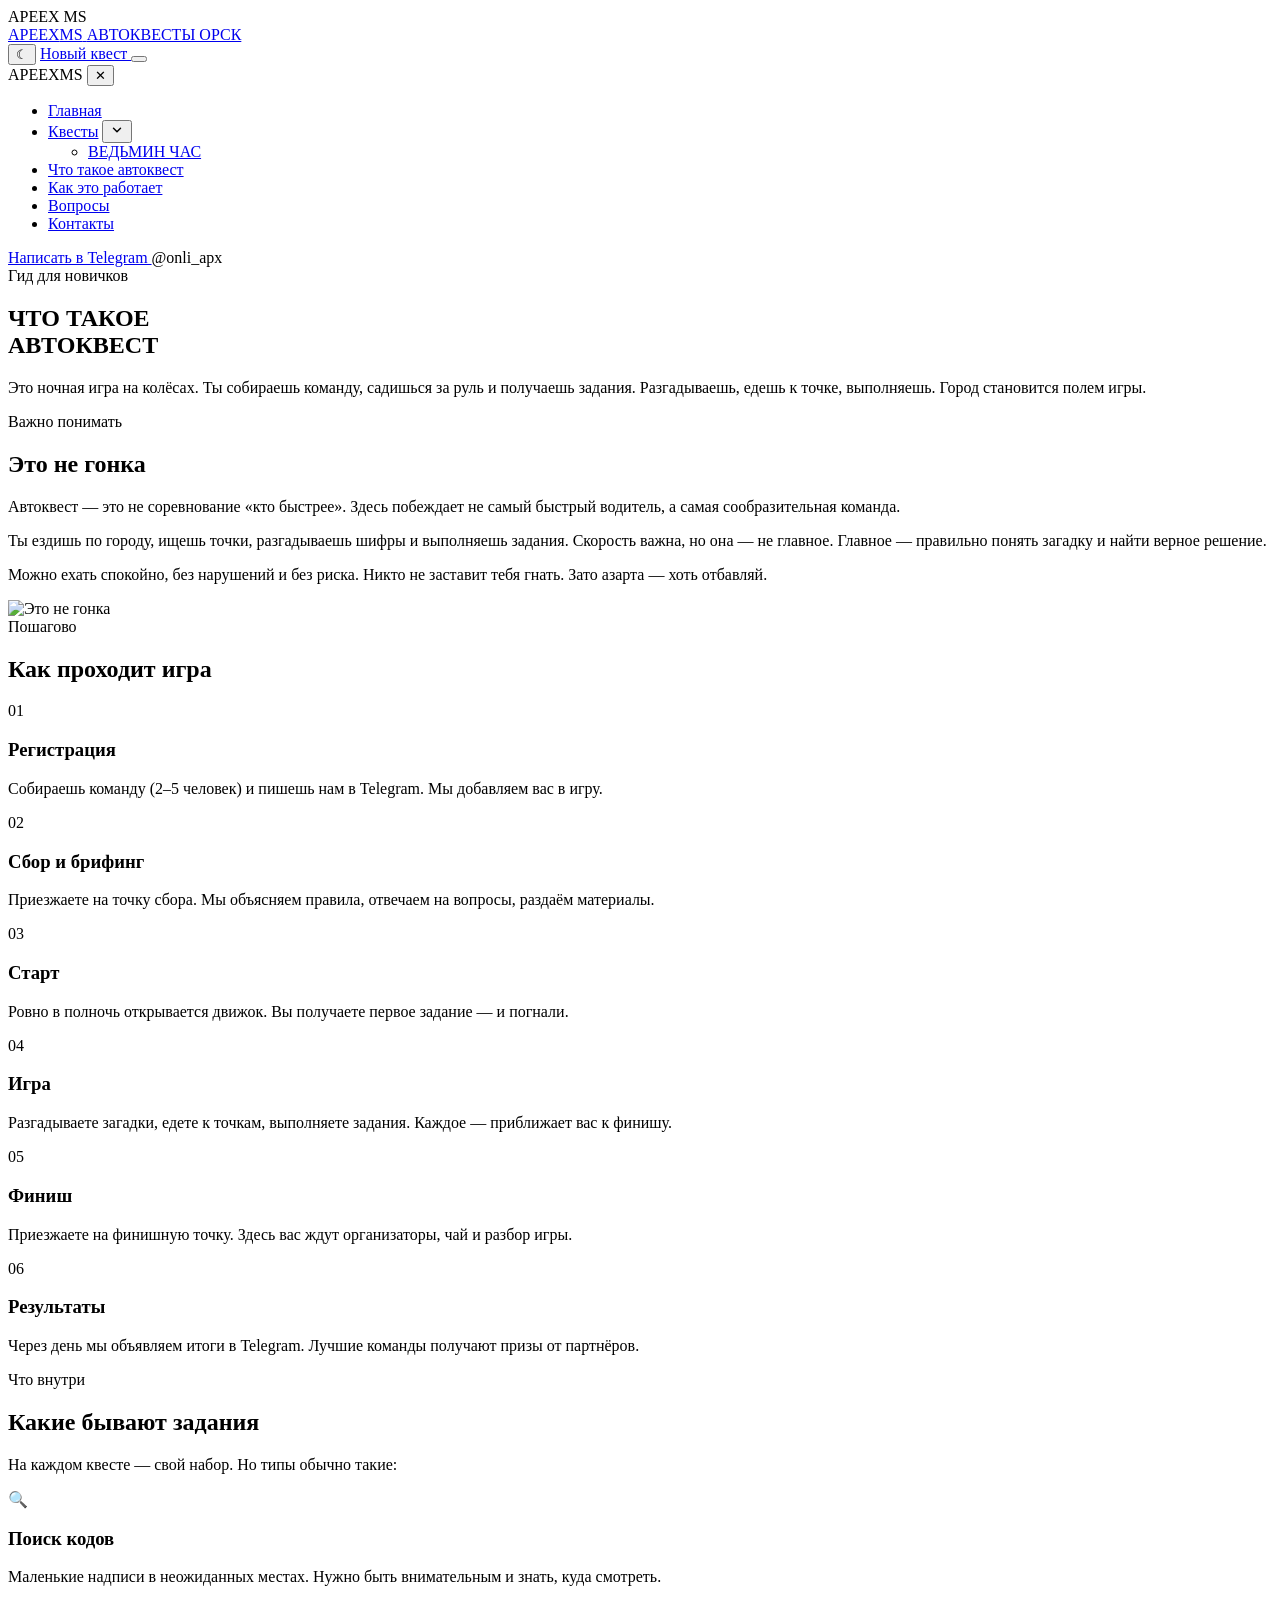
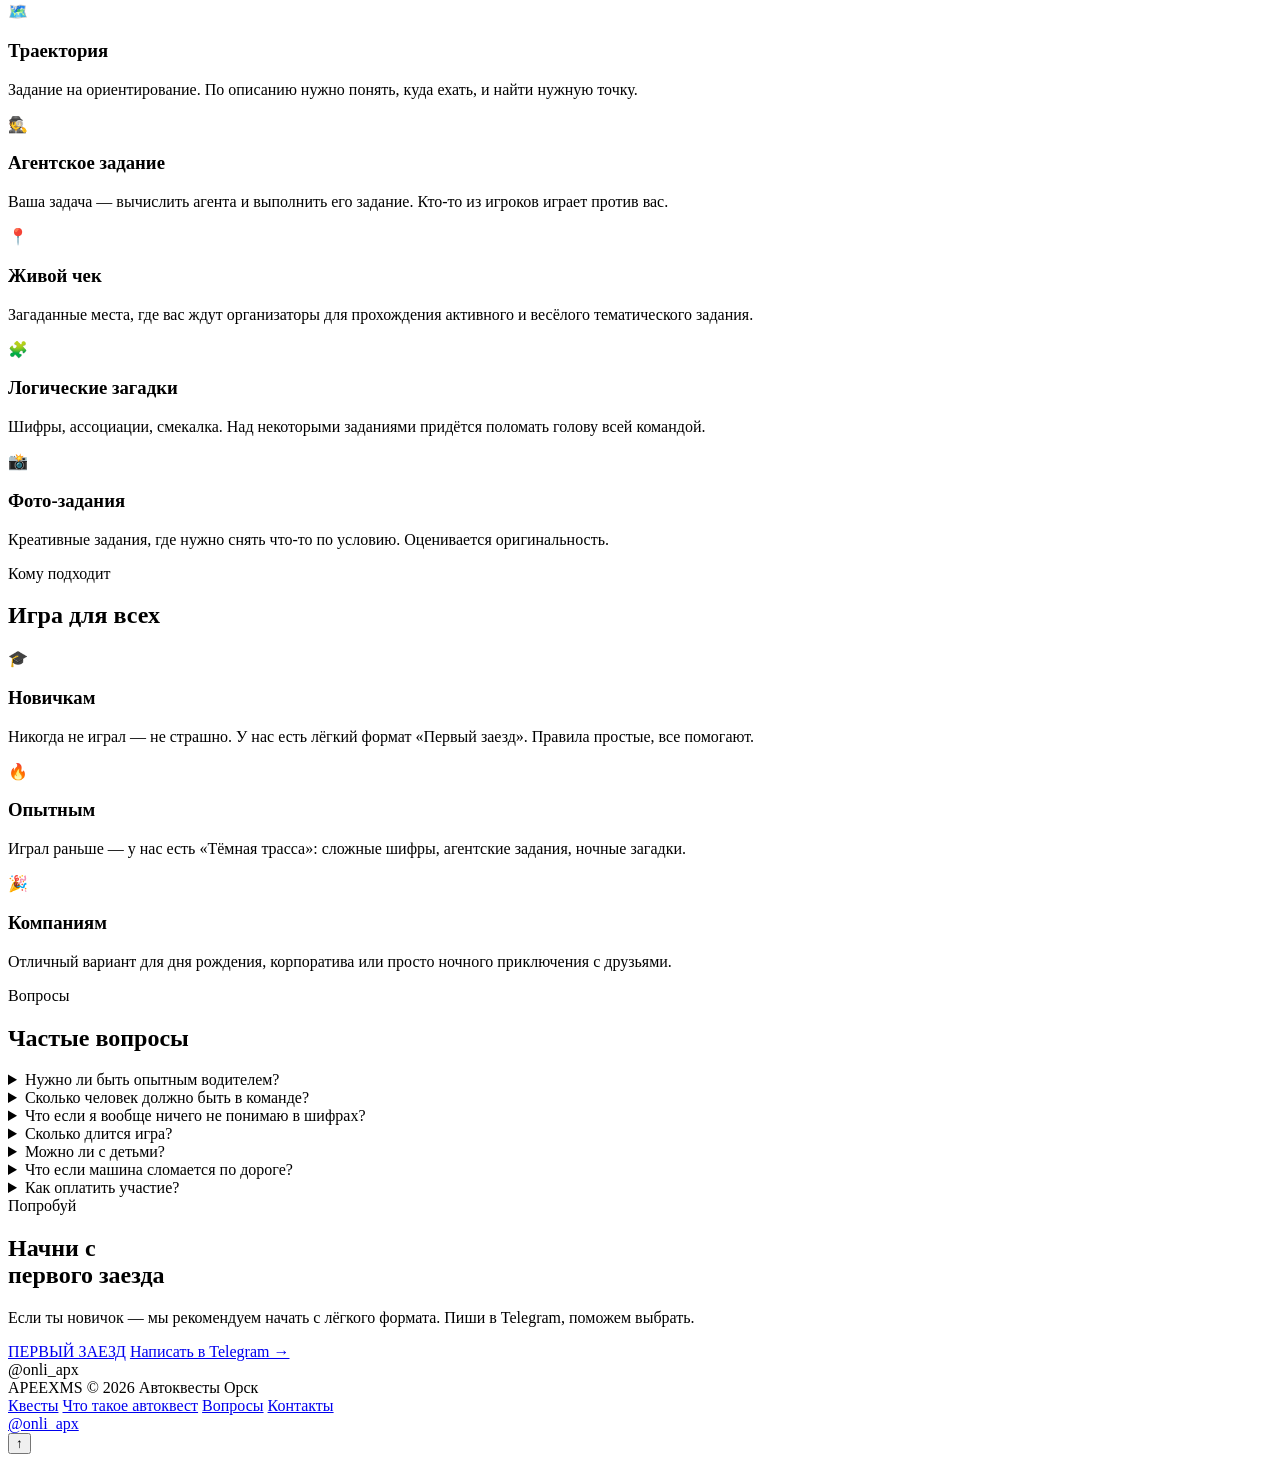
==== about.html @ ddf92775 "Update about.html" ====
<!DOCTYPE html>
<html lang="ru">
<head>
  <meta charset="UTF-8">
  <meta name="viewport" content="width=device-width, initial-scale=1.0">
  <meta name="description" content="Что такое автоквест? Ночная игра на колёсах: загадки, точки, задания. Узнай, как это работает и кому подходит.">
  <meta name="theme-color" content="#08090d">
  <!-- Open Graph (для Telegram, ВК, WhatsApp) -->
<meta property="og:type" content="website">
<meta property="og:site_name" content="APEEX MS">
<meta property="og:title" content="APEEX MS — Автоквесты Орск">
<meta property="og:description" content="Ночные автоквесты в Орске. Собирай команду и разгадай свой город.">
<meta property="og:image" content="preview.jpg">
<meta property="og:url" content="https://phantomrush16.github.io/apeexms/">

<!-- Twitter -->
<meta name="twitter:card" content="summary_large_image">
<meta name="twitter:title" content="APEEX MS — Автоквесты Орск">
<meta name="twitter:description" content="Ночные автоквесты в Орске. Собирай команду и разгадай свой город.">
<meta name="twitter:image" content="preview.jpg">
  <title>Что такое автоквест — APEEX MS</title>

  <link rel="preconnect" href="https://fonts.googleapis.com">
  <link rel="preconnect" href="https://fonts.gstatic.com" crossorigin>
  <link rel="icon" type="image/svg+xml" href="favicon.svg">
  <link rel="stylesheet" href="style.css">
</head>
<body >

  <div class="preloader" id="preloader">
    <span class="preloader__logo">APEEX MS</span>
  </div>

  <!-- ШАПКА -->
  <header class="header">
    <div class="container header__inner">
      <a href="index.html" class="brand">
        <span class="brand__name">APEEX<span class="brand__accent">MS</span></span>
        <span class="brand__sub">АВТОКВЕСТЫ ОРСК</span>
      </a>

      <div class="header__actions">
        <button class="theme-toggle" id="themeToggle" aria-label="Переключить тему">
          <span class="theme-toggle__icon">☾</span>
        </button>

        <a href="https://t.me/onli_apx" target="_blank" rel="noopener" class="btn btn--primary btn--small btn--pulse">
          Новый квест
        </a>

        <button class="burger" id="burger" aria-label="Открыть меню" aria-expanded="false">
          <span></span>
          <span></span>
        </button>
      </div>
    </div>
  </header>

  <!-- БОКОВОЕ МЕНЮ -->
  <aside class="side-menu" id="sideMenu" aria-hidden="true">
    <div class="side-menu__backdrop" data-close-menu></div>
    <nav class="side-menu__panel" role="navigation">
      <div class="side-menu__head">
        <span class="brand__name">APEEX<span class="brand__accent">MS</span></span>
        <button class="side-menu__close" data-close-menu aria-label="Закрыть меню">✕</button>
      </div>

      <ul class="side-menu__list">
        <li><a href="index.html">Главная</a></li>

        <li class="side-menu__item side-menu__item--has-sub" id="questsItem">
          <div class="side-menu__row">
            <a href="quests.html" class="side-menu__link">Квесты</a>
            <button class="side-menu__arrow" id="questsArrow" aria-label="Показать список квестов" aria-expanded="false">
              <svg width="14" height="14" viewBox="0 0 24 24" fill="none" stroke="currentColor" stroke-width="2.5" stroke-linecap="round" stroke-linejoin="round"><polyline points="6 9 12 15 18 9"/></svg>
            </button>
          </div>
         <ul class="side-menu__sub" id="questsSub">
  <li><a href="quest-1.html">ВЕДЬМИН ЧАС</a></li>
</ul>
        </li>

        <li><a href="about.html">Что такое автоквест</a></li>
        <li><a href="index.html#how">Как это работает</a></li>
        <li><a href="index.html#faq">Вопросы</a></li>
        <li><a href="index.html#contact">Контакты</a></li>
      </ul>

      <div class="side-menu__footer">
        <a href="https://t.me/onli_apx" target="_blank" rel="noopener" class="btn btn--primary side-menu__cta">
          Написать в Telegram
        </a>
        <span class="side-menu__note">@onli_apx</span>
      </div>
    </nav>
  </aside>

  <!-- PAGE HERO -->
  <section class="page-hero">
    <div class="container">
      <span class="eyebrow reveal">Гид для новичков</span>
      <h1 class="page-hero__title reveal reveal--delay-1">
        ЧТО ТАКОЕ<br><span class="gradient-text">АВТОКВЕСТ</span>
      </h1>
      <p class="page-hero__text reveal reveal--delay-2">
        Это ночная игра на колёсах. Ты собираешь команду, садишься
        за руль и получаешь задания. Разгадываешь, едешь к точке,
        выполняешь. Город становится полем игры.
      </p>
    </div>
  </section>

  <!-- БЛОК «ЭТО НЕ ГОНКА» -->
  <section class="section section--tight">
    <div class="container">
      <div class="about-split reveal">
        <div class="about-split__content">
          <span class="eyebrow">Важно понимать</span>
          <h2 class="section-title">Это не гонка</h2>
          <p class="section-subtitle">
            Автоквест — это не соревнование «кто быстрее». Здесь побеждает
            не самый быстрый водитель, а самая сообразительная команда.
          </p>
          <p class="about-split__text">
            Ты ездишь по городу, ищешь точки, разгадываешь шифры и выполняешь
            задания. Скорость важна, но она — не главное. Главное — правильно
            понять загадку и найти верное решение.
          </p>
          <p class="about-split__text">
            Можно ехать спокойно, без нарушений и без риска. Никто не заставит
            тебя гнать. Зато азарта — хоть отбавляй.
          </p>
        </div>
        <div class="about-split__visual">
            <img src="images/about-road.webp" alt="Это не гонка" loading="lazy" width="1024" height="1280 ">
        </div>
      </div>
    </div>
  </section>

  <!-- КАК ПРОХОДИТ ИГРА -->
  <section class="section" id="how">
    <div class="container">
      <div class="section-head reveal">
        <span class="eyebrow">Пошагово</span>
        <h2 class="section-title">Как проходит игра</h2>
      </div>

      <div class="steps-grid">

        <div class="step-card reveal">
          <span class="step-card__num">01</span>
          <h3 class="step-card__title">Регистрация</h3>
          <p class="step-card__text">
            Собираешь команду (2–5 человек) и пишешь нам в Telegram.
            Мы добавляем вас в игру.
          </p>
        </div>

        <div class="step-card reveal reveal--delay-1">
          <span class="step-card__num">02</span>
          <h3 class="step-card__title">Сбор и брифинг</h3>
          <p class="step-card__text">
            Приезжаете на точку сбора. Мы объясняем правила, отвечаем
            на вопросы, раздаём материалы.
          </p>
        </div>

        <div class="step-card reveal reveal--delay-2">
          <span class="step-card__num">03</span>
          <h3 class="step-card__title">Старт</h3>
          <p class="step-card__text">
            Ровно в полночь открывается движок. Вы получаете первое
            задание — и погнали.
          </p>
        </div>

        <div class="step-card reveal reveal--delay-3">
          <span class="step-card__num">04</span>
          <h3 class="step-card__title">Игра</h3>
          <p class="step-card__text">
            Разгадываете загадки, едете к точкам, выполняете задания.
            Каждое — приближает вас к финишу.
          </p>
        </div>

        <div class="step-card reveal reveal--delay-4">
          <span class="step-card__num">05</span>
          <h3 class="step-card__title">Финиш</h3>
          <p class="step-card__text">
            Приезжаете на финишную точку. Здесь вас ждут организаторы,
            чай и разбор игры.
          </p>
        </div>

        <div class="step-card reveal reveal--delay-4">
          <span class="step-card__num">06</span>
          <h3 class="step-card__title">Результаты</h3>
          <p class="step-card__text">
            Через день мы объявляем итоги в Telegram. Лучшие команды
            получают призы от партнёров.
          </p>
        </div>

      </div>
    </div>
  </section>

  <!-- ЧТО ЗА ЗАДАНИЯ -->
  <section class="section section--tight">
    <div class="container">
      <div class="section-head reveal">
        <span class="eyebrow">Что внутри</span>
        <h2 class="section-title">Какие бывают задания</h2>
        <p class="section-subtitle">
          На каждом квесте — свой набор. Но типы обычно такие:
        </p>
      </div>

      <div class="tasks-detail">

        <div class="task-detail reveal">
          <div class="task-detail__icon">🔍</div>
          <h3 class="task-detail__title">Поиск кодов</h3>
          <p class="task-detail__text">
            Маленькие надписи в неожиданных местах. Нужно быть внимательным
            и знать, куда смотреть.
          </p>
        </div>

        <div class="task-detail reveal reveal--delay-1">
          <div class="task-detail__icon">🗺️</div>
          <h3 class="task-detail__title">Траектория</h3>
          <p class="task-detail__text">
            Задание на ориентирование. По описанию нужно понять,
            куда ехать, и найти нужную точку.
          </p>
        </div>

        <div class="task-detail reveal reveal--delay-2">
          <div class="task-detail__icon">🕵️</div>
          <h3 class="task-detail__title">Агентское задание</h3>
          <p class="task-detail__text">
            Ваша задача — вычислить агента и выполнить его задание.
            Кто-то из игроков играет против вас.
          </p>
        </div>

        <div class="task-detail reveal reveal--delay-3">
          <div class="task-detail__icon">📍</div>
          <h3 class="task-detail__title">Живой чек</h3>
          <p class="task-detail__text">
            Загаданные места, где вас ждут организаторы для прохождения
            активного и весёлого тематического задания.
          </p>
        </div>

        <div class="task-detail reveal reveal--delay-4">
          <div class="task-detail__icon">🧩</div>
          <h3 class="task-detail__title">Логические загадки</h3>
          <p class="task-detail__text">
            Шифры, ассоциации, смекалка. Над некоторыми заданиями
            придётся поломать голову всей командой.
          </p>
        </div>

        <div class="task-detail reveal reveal--delay-4">
          <div class="task-detail__icon">📸</div>
          <h3 class="task-detail__title">Фото-задания</h3>
          <p class="task-detail__text">
            Креативные задания, где нужно снять что-то по условию.
            Оценивается оригинальность.
          </p>
        </div>

      </div>
    </div>
  </section>

  <!-- КОМУ ПОДХОДИТ -->
  <section class="section">
    <div class="container">
      <div class="section-head reveal">
        <span class="eyebrow">Кому подходит</span>
        <h2 class="section-title">Игра для всех</h2>
      </div>

      <div class="audience-grid">

        <div class="audience-card reveal">
          <span class="audience-card__icon">🎓</span>
          <h3 class="audience-card__title">Новичкам</h3>
          <p class="audience-card__text">
            Никогда не играл — не страшно. У нас есть лёгкий формат
            «Первый заезд». Правила простые, все помогают.
          </p>
        </div>

        <div class="audience-card reveal reveal--delay-1">
          <span class="audience-card__icon">🔥</span>
          <h3 class="audience-card__title">Опытным</h3>
          <p class="audience-card__text">
            Играл раньше — у нас есть «Тёмная трасса»: сложные шифры,
            агентские задания, ночные загадки.
          </p>
        </div>

        <div class="audience-card reveal reveal--delay-2">
          <span class="audience-card__icon">🎉</span>
          <h3 class="audience-card__title">Компаниям</h3>
          <p class="audience-card__text">
            Отличный вариант для дня рождения, корпоратива
            или просто ночного приключения с друзьями.
          </p>
        </div>

      </div>
    </div>
  </section>

  <!-- FAQ ПО АВТОКВЕСТАМ -->
  <section class="section section--tight">
    <div class="container">
      <div class="section-head reveal">
        <span class="eyebrow">Вопросы</span>
        <h2 class="section-title">Частые вопросы</h2>
      </div>

      <div class="faq__list">
        <details class="faq-item reveal">
          <summary>Нужно ли быть опытным водителем?</summary>
          <p>Нет. Ездите спокойно, соблюдая ПДД. Автоквест — это не гонка, а игра на сообразительность. Никакого лихачества не требуется.</p>
        </details>
        <details class="faq-item reveal">
          <summary>Сколько человек должно быть в команде?</summary>
          <p>От 2 до 6 человек в одной машине. Одна машина = одна команда. Если у вас больше людей — нужны две машины.</p>
        </details>
        <details class="faq-item reveal">
          <summary>Что если я вообще ничего не понимаю в шифрах?</summary>
          <p>Это нормально. На старте мы всё объясняем, а на игре задания разной сложности — есть простые, есть посложнее. Плюс всегда можно спросить у организаторов.</p>
        </details>
        <details class="faq-item reveal">
          <summary>Сколько длится игра?</summary>
          <p>Обычно 4–5 часов. Старт около полуночи, финиш — к 5 утра. Есть квесты и покороче — около 3 часов.</p>
        </details>
        <details class="faq-item reveal">
          <summary>Можно ли с детьми?</summary>
          <p>Зависит от квеста. «Первый заезд» — можно с подростками. «Тёмная трасса» — 18+, там ночные локации и сложные задания.</p>
        </details>
        <details class="faq-item reveal">
          <summary>Что если машина сломается по дороге?</summary>
          <p>Напишите организаторам — мы поможем и подскажем, что делать. Игру можно продолжить или перенести участие на другой раз.</p>
        </details>
        <details class="faq-item reveal">
          <summary>Как оплатить участие?</summary>
          <p>После записи в Telegram мы пришлём реквизиты. Оплата — до старта игры. Работаем с картой и наличными.</p>
        </details>
      </div>
    </div>
  </section>

  <!-- CTA -->
  <section class="section cta" id="contact">
    <div class="container">
      <div class="cta__inner reveal">
        <div class="cta__glow"></div>
        <span class="eyebrow">Попробуй</span>
        <h2 class="cta__title">
          Начни с<br><span class="gradient-text">первого заезда</span>
        </h2>
        <p class="cta__text">
          Если ты новичок — мы рекомендуем начать с лёгкого формата.
          Пиши в Telegram, поможем выбрать.
        </p>
        <div class="cta__actions">
          <a href="quest-3.html" class="btn btn--ghost btn--large">ПЕРВЫЙ ЗАЕЗД</a>
          <a href="https://t.me/onli_apx" target="_blank" rel="noopener" class="btn btn--primary btn--large">
            Написать в Telegram →
          </a>
        </div>
        <span class="cta__note">@onli_apx</span>
      </div>
    </div>
  </section>

  <!-- ФУТЕР -->
  <footer class="footer">
    <div class="container footer__inner">
      <div class="footer__brand">
        <span class="brand__name">APEEX<span class="brand__accent">MS</span></span>
        <span class="footer__copy">© 2026 Автоквесты Орск</span>
      </div>
      <nav class="footer__nav">
        <a href="quests.html">Квесты</a>
        <a href="about.html">Что такое автоквест</a>
        <a href="index.html#faq">Вопросы</a>
        <a href="index.html#contact">Контакты</a>
      </nav>
      <a href="https://t.me/onli_apx" target="_blank" rel="noopener" class="footer__link">@onli_apx</a>
    </div>
  </footer>

  <button class="to-top" id="toTop" aria-label="Наверх">↑</button>

  <script src="script.js"></script>
</body>
</html>
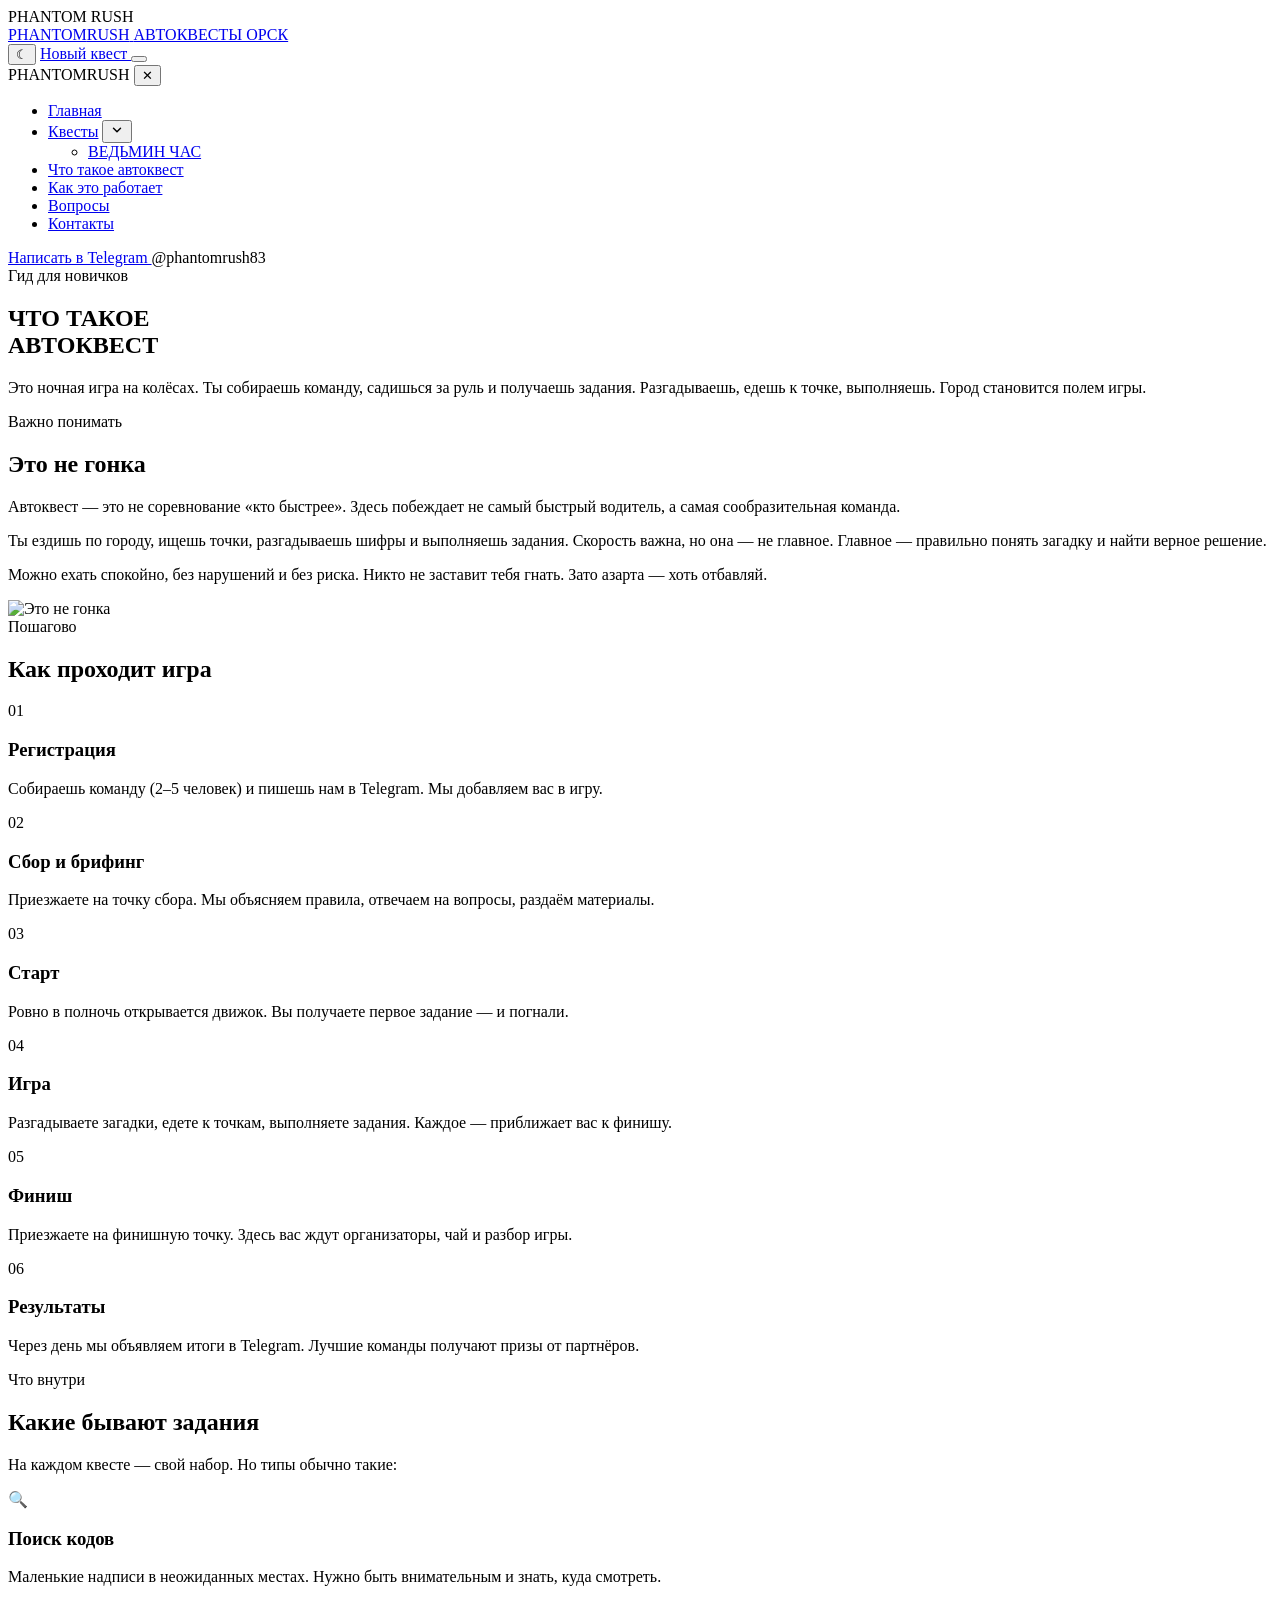
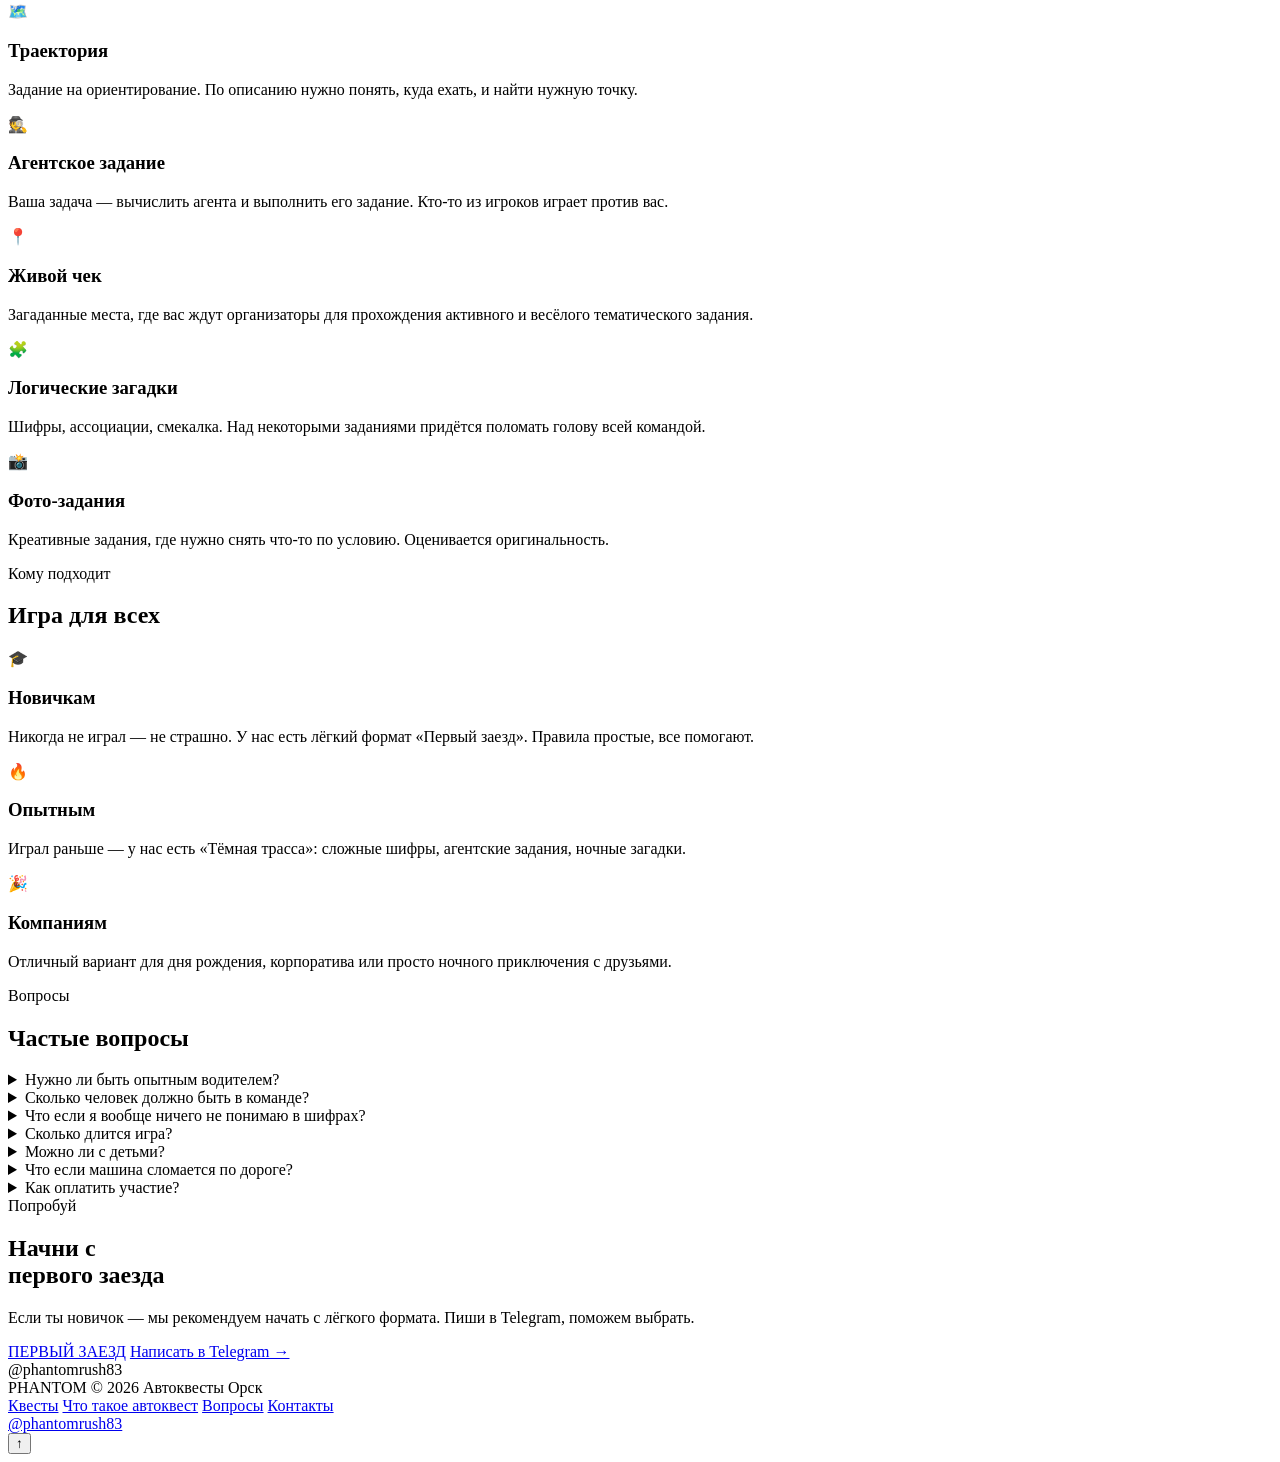
==== commit 35b44d4d: "Update about.html" ====
--- a/about.html
+++ b/about.html
@@ -7,15 +7,15 @@
   <meta name="theme-color" content="#08090d">
   <!-- Open Graph (для Telegram, ВК, WhatsApp) -->
 <meta property="og:type" content="website">
-<meta property="og:site_name" content="APEEX MS">
-<meta property="og:title" content="APEEX MS — Автоквесты Орск">
+<meta property="og:site_name" content="PHANTOM RUSH">
+<meta property="og:title" content="PHANTOM RUSH — Автоквесты Орск">
 <meta property="og:description" content="Ночные автоквесты в Орске. Собирай команду и разгадай свой город.">
 <meta property="og:image" content="preview.jpg">
 <meta property="og:url" content="https://phantomrush16.github.io/apeexms/">
 
 <!-- Twitter -->
 <meta name="twitter:card" content="summary_large_image">
-<meta name="twitter:title" content="APEEX MS — Автоквесты Орск">
+<meta name="twitter:title" content="PHANTOM RUSH — Автоквесты Орск">
 <meta name="twitter:description" content="Ночные автоквесты в Орске. Собирай команду и разгадай свой город.">
 <meta name="twitter:image" content="preview.jpg">
   <title>Что такое автоквест — APEEX MS</title>
@@ -28,14 +28,14 @@
 <body >
 
   <div class="preloader" id="preloader">
-    <span class="preloader__logo">APEEX MS</span>
+    <span class="preloader__logo">PHANTOM RUSH</span>
   </div>
 
   <!-- ШАПКА -->
   <header class="header">
     <div class="container header__inner">
       <a href="index.html" class="brand">
-        <span class="brand__name">APEEX<span class="brand__accent">MS</span></span>
+        <span class="brand__name">PHANTOM<span class="brand__accent">RUSH</span></span>
         <span class="brand__sub">АВТОКВЕСТЫ ОРСК</span>
       </a>
 
@@ -61,7 +61,7 @@
     <div class="side-menu__backdrop" data-close-menu></div>
     <nav class="side-menu__panel" role="navigation">
       <div class="side-menu__head">
-        <span class="brand__name">APEEX<span class="brand__accent">MS</span></span>
+        <span class="brand__name">PHANTOM<span class="brand__accent">RUSH</span></span>
         <button class="side-menu__close" data-close-menu aria-label="Закрыть меню">✕</button>
       </div>
 
@@ -87,10 +87,10 @@
       </ul>
 
       <div class="side-menu__footer">
-        <a href="https://t.me/onli_apx" target="_blank" rel="noopener" class="btn btn--primary side-menu__cta">
+        <a href="https://t.me/phantomrush83" target="_blank" rel="noopener" class="btn btn--primary side-menu__cta">
           Написать в Telegram
         </a>
-        <span class="side-menu__note">@onli_apx</span>
+        <span class="side-menu__note">@phantomrush83</span>
       </div>
     </nav>
   </aside>
@@ -333,7 +333,7 @@
         </details>
         <details class="faq-item reveal">
           <summary>Сколько человек должно быть в команде?</summary>
-          <p>От 2 до 6 человек в одной машине. Одна машина = одна команда. Если у вас больше людей — нужны две машины.</p>
+          <p>От 2 до 5 человек в одной машине. Одна машина = одна команда. Если у вас больше людей — нужны две машины.</p>
         </details>
         <details class="faq-item reveal">
           <summary>Что если я вообще ничего не понимаю в шифрах?</summary>
@@ -374,11 +374,11 @@
         </p>
         <div class="cta__actions">
           <a href="quest-3.html" class="btn btn--ghost btn--large">ПЕРВЫЙ ЗАЕЗД</a>
-          <a href="https://t.me/onli_apx" target="_blank" rel="noopener" class="btn btn--primary btn--large">
+          <a href="https://t.me/phantomrush83" target="_blank" rel="noopener" class="btn btn--primary btn--large">
             Написать в Telegram →
           </a>
         </div>
-        <span class="cta__note">@onli_apx</span>
+        <span class="cta__note">@phantomrush83</span>
       </div>
     </div>
   </section>
@@ -387,7 +387,7 @@
   <footer class="footer">
     <div class="container footer__inner">
       <div class="footer__brand">
-        <span class="brand__name">APEEX<span class="brand__accent">MS</span></span>
+        <span class="brand__name">PHANTOM<span class="brand__accent"RUSH</span></span>
         <span class="footer__copy">© 2026 Автоквесты Орск</span>
       </div>
       <nav class="footer__nav">
@@ -396,7 +396,7 @@
         <a href="index.html#faq">Вопросы</a>
         <a href="index.html#contact">Контакты</a>
       </nav>
-      <a href="https://t.me/onli_apx" target="_blank" rel="noopener" class="footer__link">@onli_apx</a>
+      <a href="https://t.me/phantomrush83" target="_blank" rel="noopener" class="footer__link">@phantomrush83</a>
     </div>
   </footer>
 
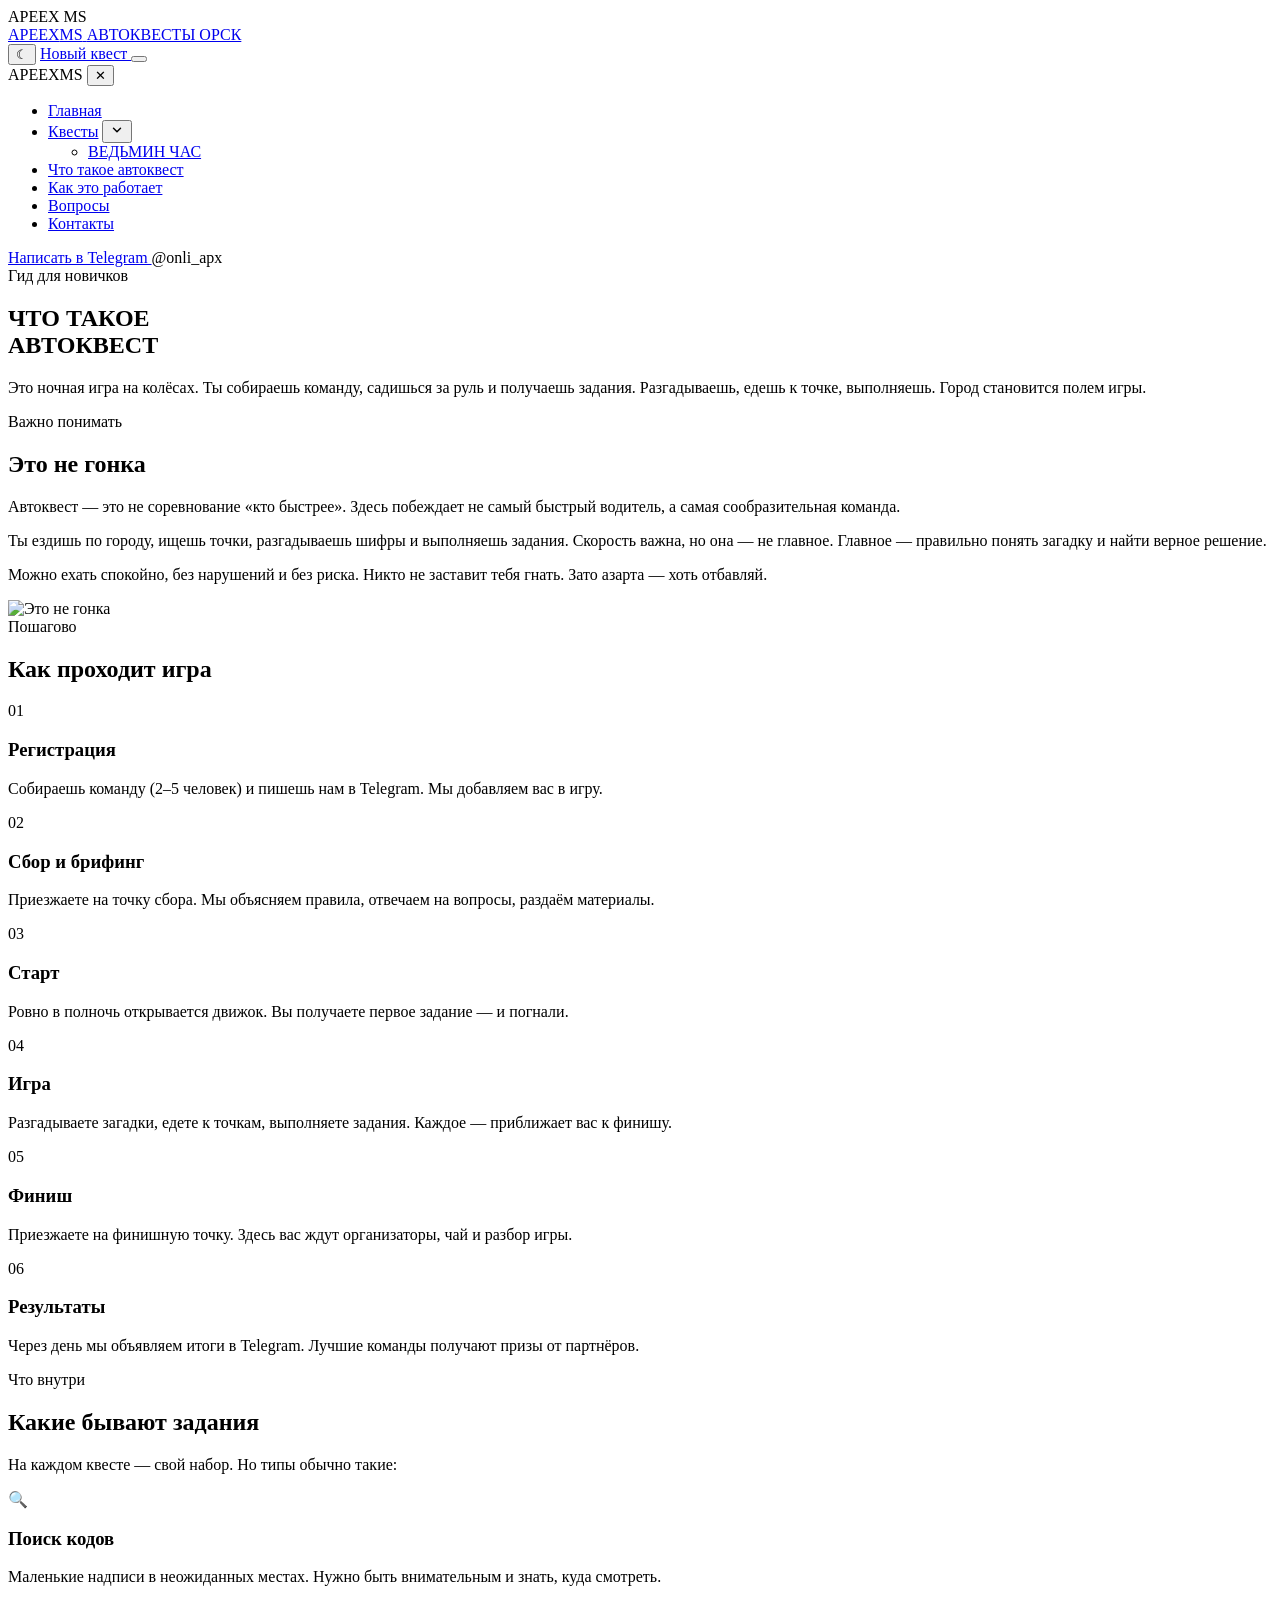
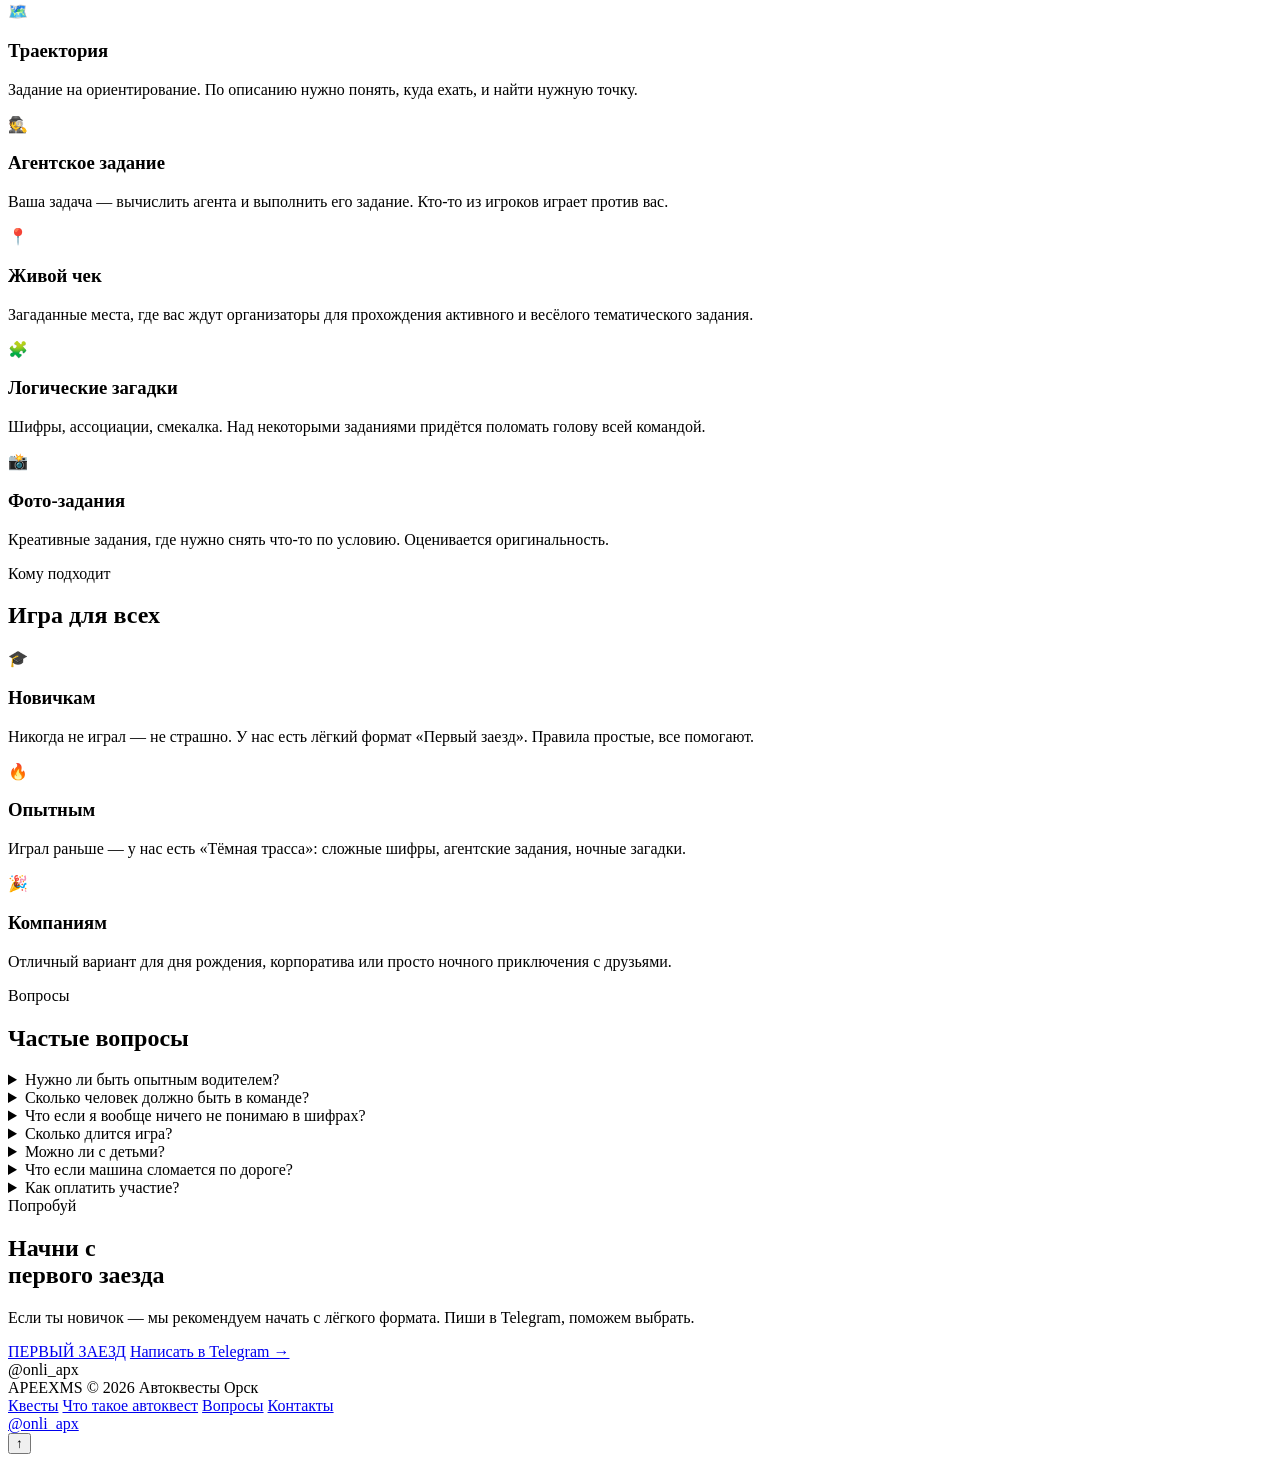
==== commit a849e855: "Add files via upload" ====
--- a/about.html
+++ b/about.html
@@ -7,15 +7,15 @@
   <meta name="theme-color" content="#08090d">
   <!-- Open Graph (для Telegram, ВК, WhatsApp) -->
 <meta property="og:type" content="website">
-<meta property="og:site_name" content="PHANTOM RUSH">
-<meta property="og:title" content="PHANTOM RUSH — Автоквесты Орск">
+<meta property="og:site_name" content="APEEX MS">
+<meta property="og:title" content="APEEX MS — Автоквесты Орск">
 <meta property="og:description" content="Ночные автоквесты в Орске. Собирай команду и разгадай свой город.">
 <meta property="og:image" content="preview.jpg">
 <meta property="og:url" content="https://phantomrush16.github.io/apeexms/">
 
 <!-- Twitter -->
 <meta name="twitter:card" content="summary_large_image">
-<meta name="twitter:title" content="PHANTOM RUSH — Автоквесты Орск">
+<meta name="twitter:title" content="APEEX MS — Автоквесты Орск">
 <meta name="twitter:description" content="Ночные автоквесты в Орске. Собирай команду и разгадай свой город.">
 <meta name="twitter:image" content="preview.jpg">
   <title>Что такое автоквест — APEEX MS</title>
@@ -28,14 +28,14 @@
 <body >
 
   <div class="preloader" id="preloader">
-    <span class="preloader__logo">PHANTOM RUSH</span>
+    <span class="preloader__logo">APEEX MS</span>
   </div>
 
   <!-- ШАПКА -->
   <header class="header">
     <div class="container header__inner">
       <a href="index.html" class="brand">
-        <span class="brand__name">PHANTOM<span class="brand__accent">RUSH</span></span>
+        <span class="brand__name">APEEX<span class="brand__accent">MS</span></span>
         <span class="brand__sub">АВТОКВЕСТЫ ОРСК</span>
       </a>
 
@@ -61,7 +61,7 @@
     <div class="side-menu__backdrop" data-close-menu></div>
     <nav class="side-menu__panel" role="navigation">
       <div class="side-menu__head">
-        <span class="brand__name">PHANTOM<span class="brand__accent">RUSH</span></span>
+        <span class="brand__name">APEEX<span class="brand__accent">MS</span></span>
         <button class="side-menu__close" data-close-menu aria-label="Закрыть меню">✕</button>
       </div>
 
@@ -87,10 +87,10 @@
       </ul>
 
       <div class="side-menu__footer">
-        <a href="https://t.me/phantomrush83" target="_blank" rel="noopener" class="btn btn--primary side-menu__cta">
+        <a href="https://t.me/onli_apx" target="_blank" rel="noopener" class="btn btn--primary side-menu__cta">
           Написать в Telegram
         </a>
-        <span class="side-menu__note">@phantomrush83</span>
+        <span class="side-menu__note">@onli_apx</span>
       </div>
     </nav>
   </aside>
@@ -374,11 +374,11 @@
         </p>
         <div class="cta__actions">
           <a href="quest-3.html" class="btn btn--ghost btn--large">ПЕРВЫЙ ЗАЕЗД</a>
-          <a href="https://t.me/phantomrush83" target="_blank" rel="noopener" class="btn btn--primary btn--large">
+          <a href="https://t.me/onli_apx" target="_blank" rel="noopener" class="btn btn--primary btn--large">
             Написать в Telegram →
           </a>
         </div>
-        <span class="cta__note">@phantomrush83</span>
+        <span class="cta__note">@onli_apx</span>
       </div>
     </div>
   </section>
@@ -387,7 +387,7 @@
   <footer class="footer">
     <div class="container footer__inner">
       <div class="footer__brand">
-        <span class="brand__name">PHANTOM<span class="brand__accent"RUSH</span></span>
+        <span class="brand__name">APEEX<span class="brand__accent">MS</span></span>
         <span class="footer__copy">© 2026 Автоквесты Орск</span>
       </div>
       <nav class="footer__nav">
@@ -396,7 +396,7 @@
         <a href="index.html#faq">Вопросы</a>
         <a href="index.html#contact">Контакты</a>
       </nav>
-      <a href="https://t.me/phantomrush83" target="_blank" rel="noopener" class="footer__link">@phantomrush83</a>
+      <a href="https://t.me/onli_apx" target="_blank" rel="noopener" class="footer__link">@onli_apx</a>
     </div>
   </footer>
 
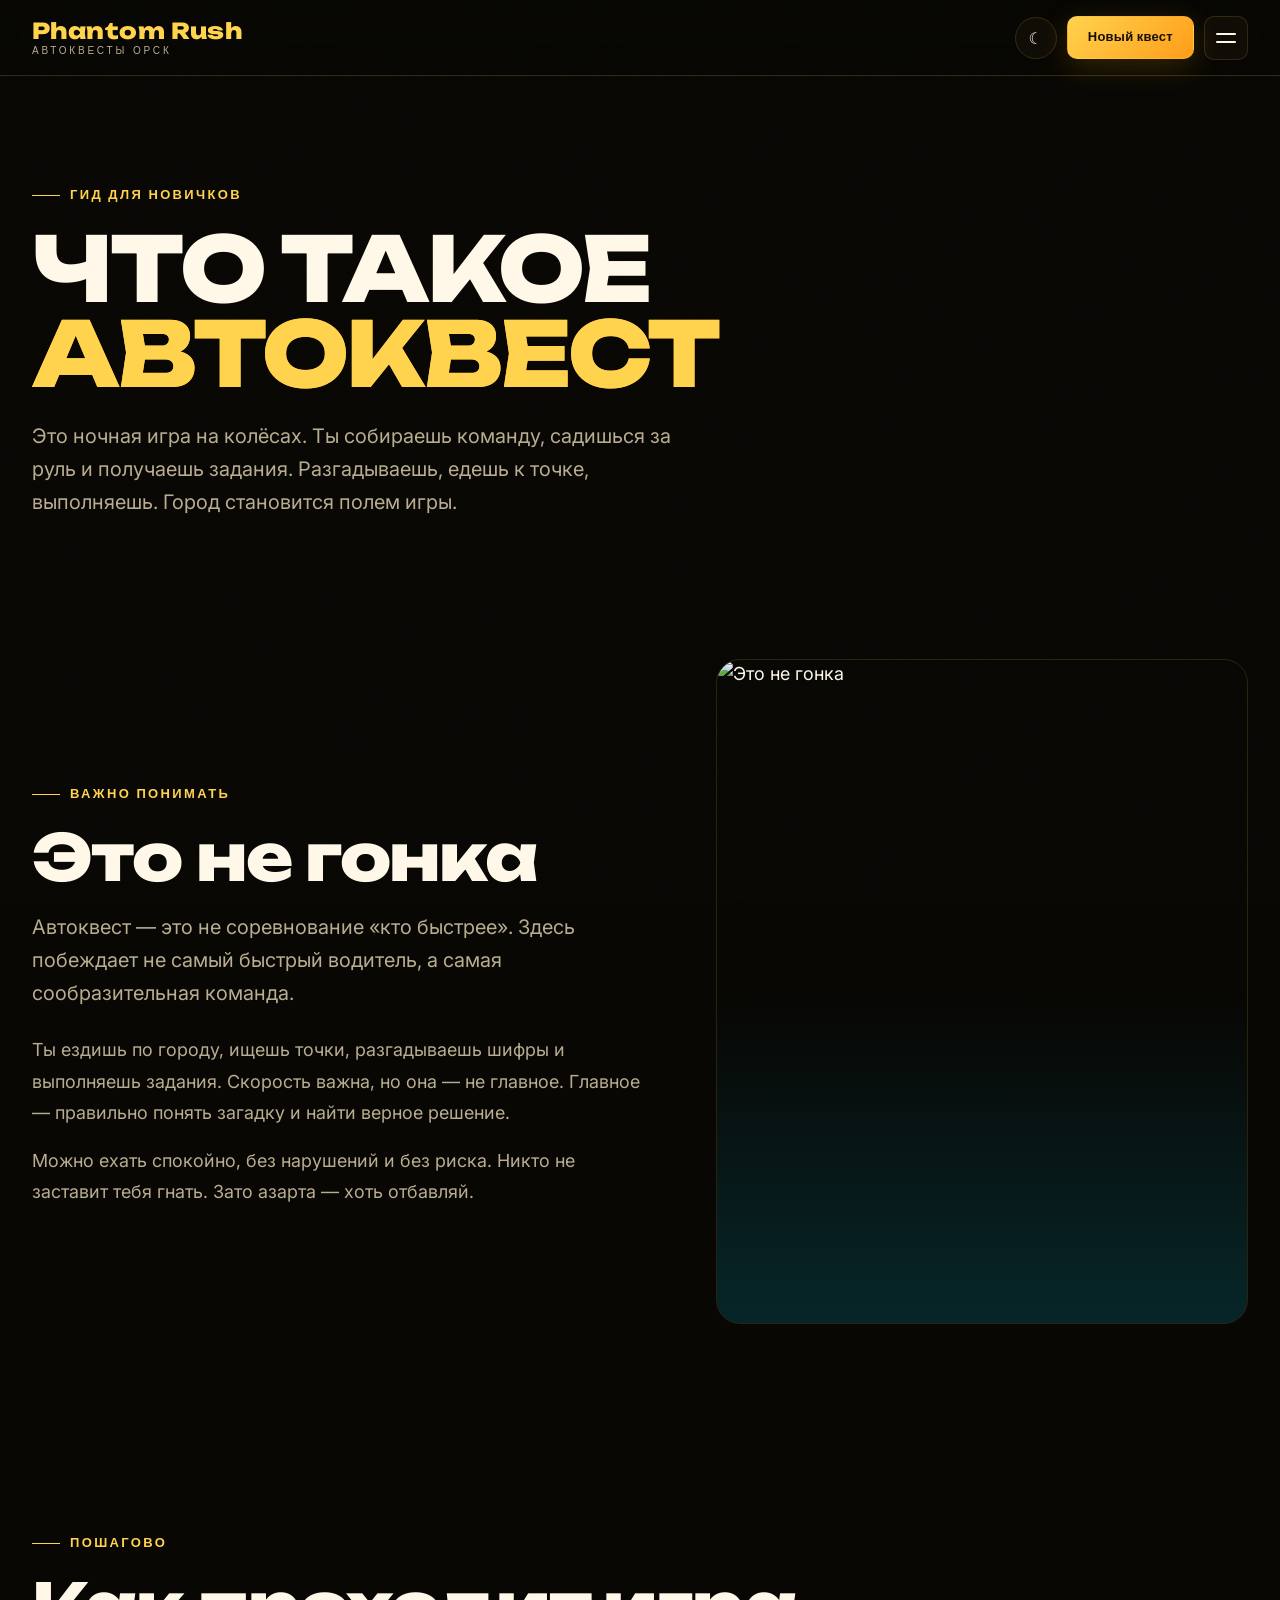
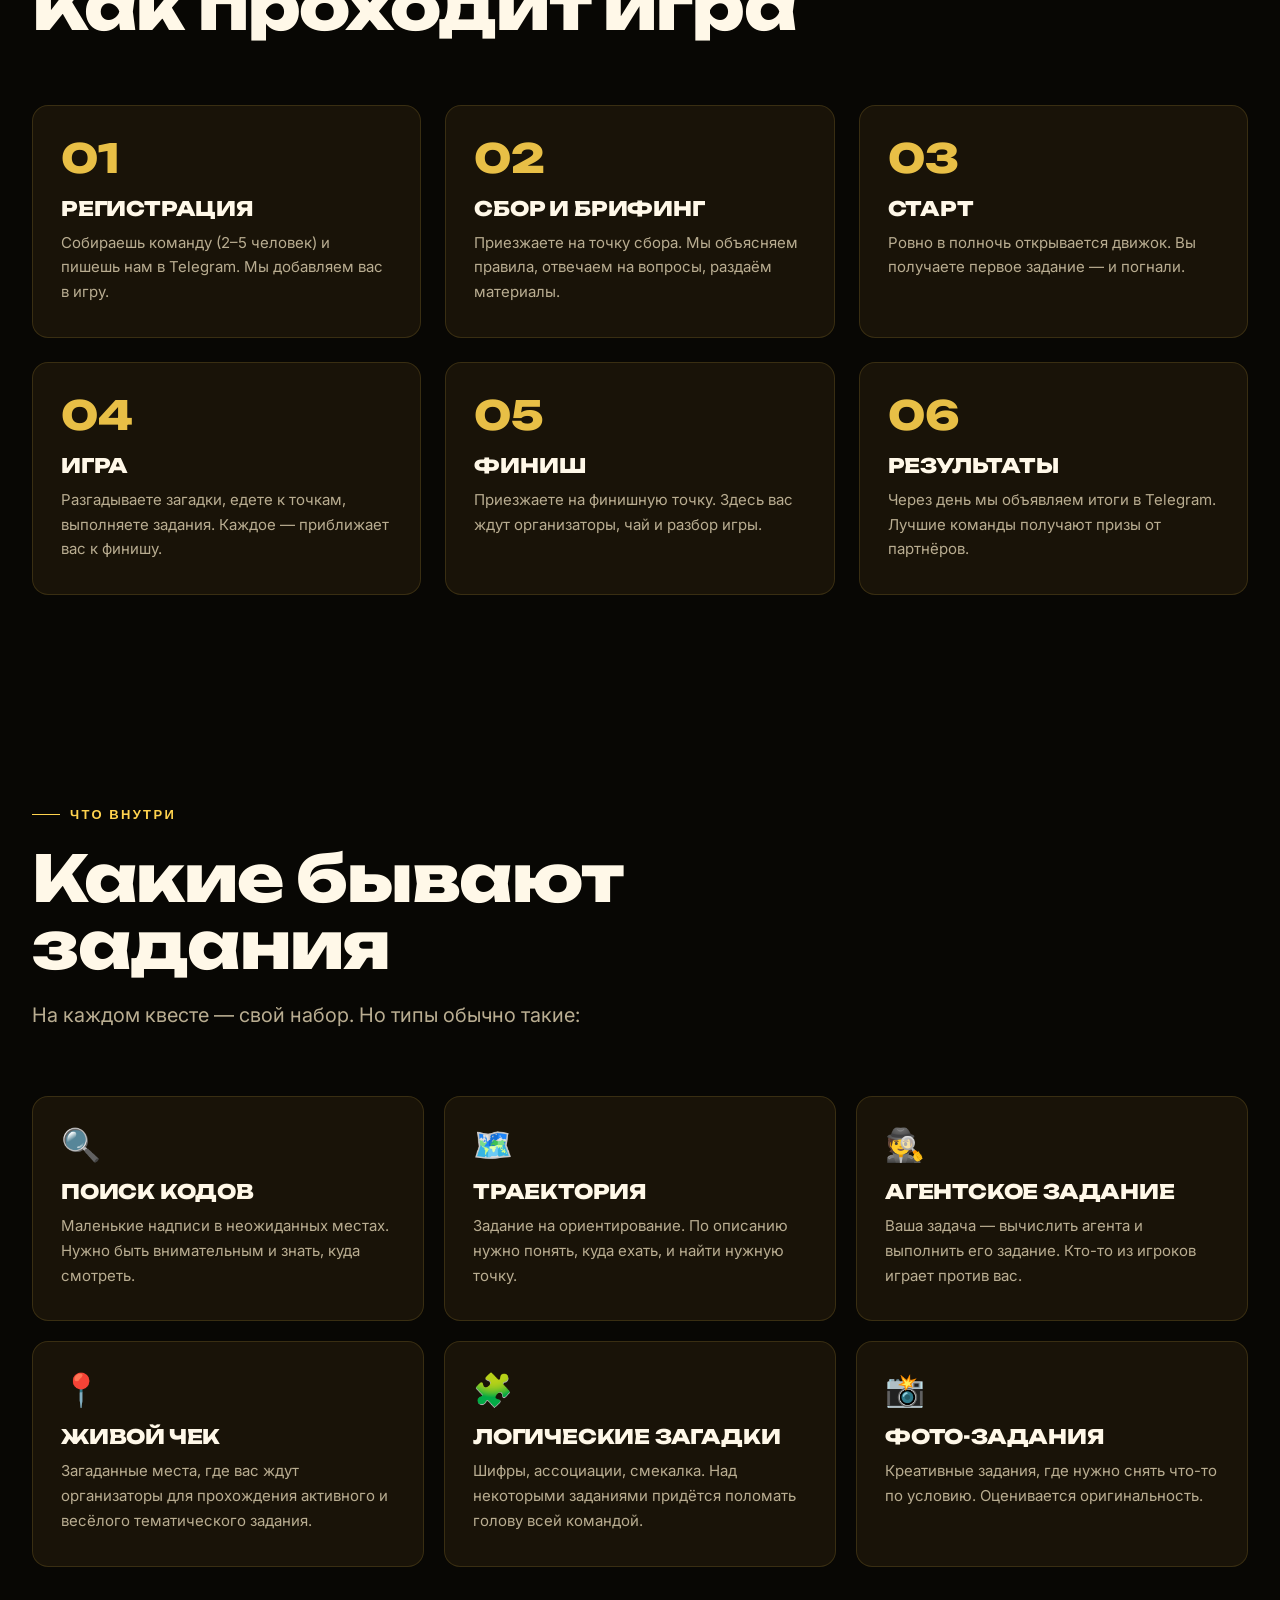
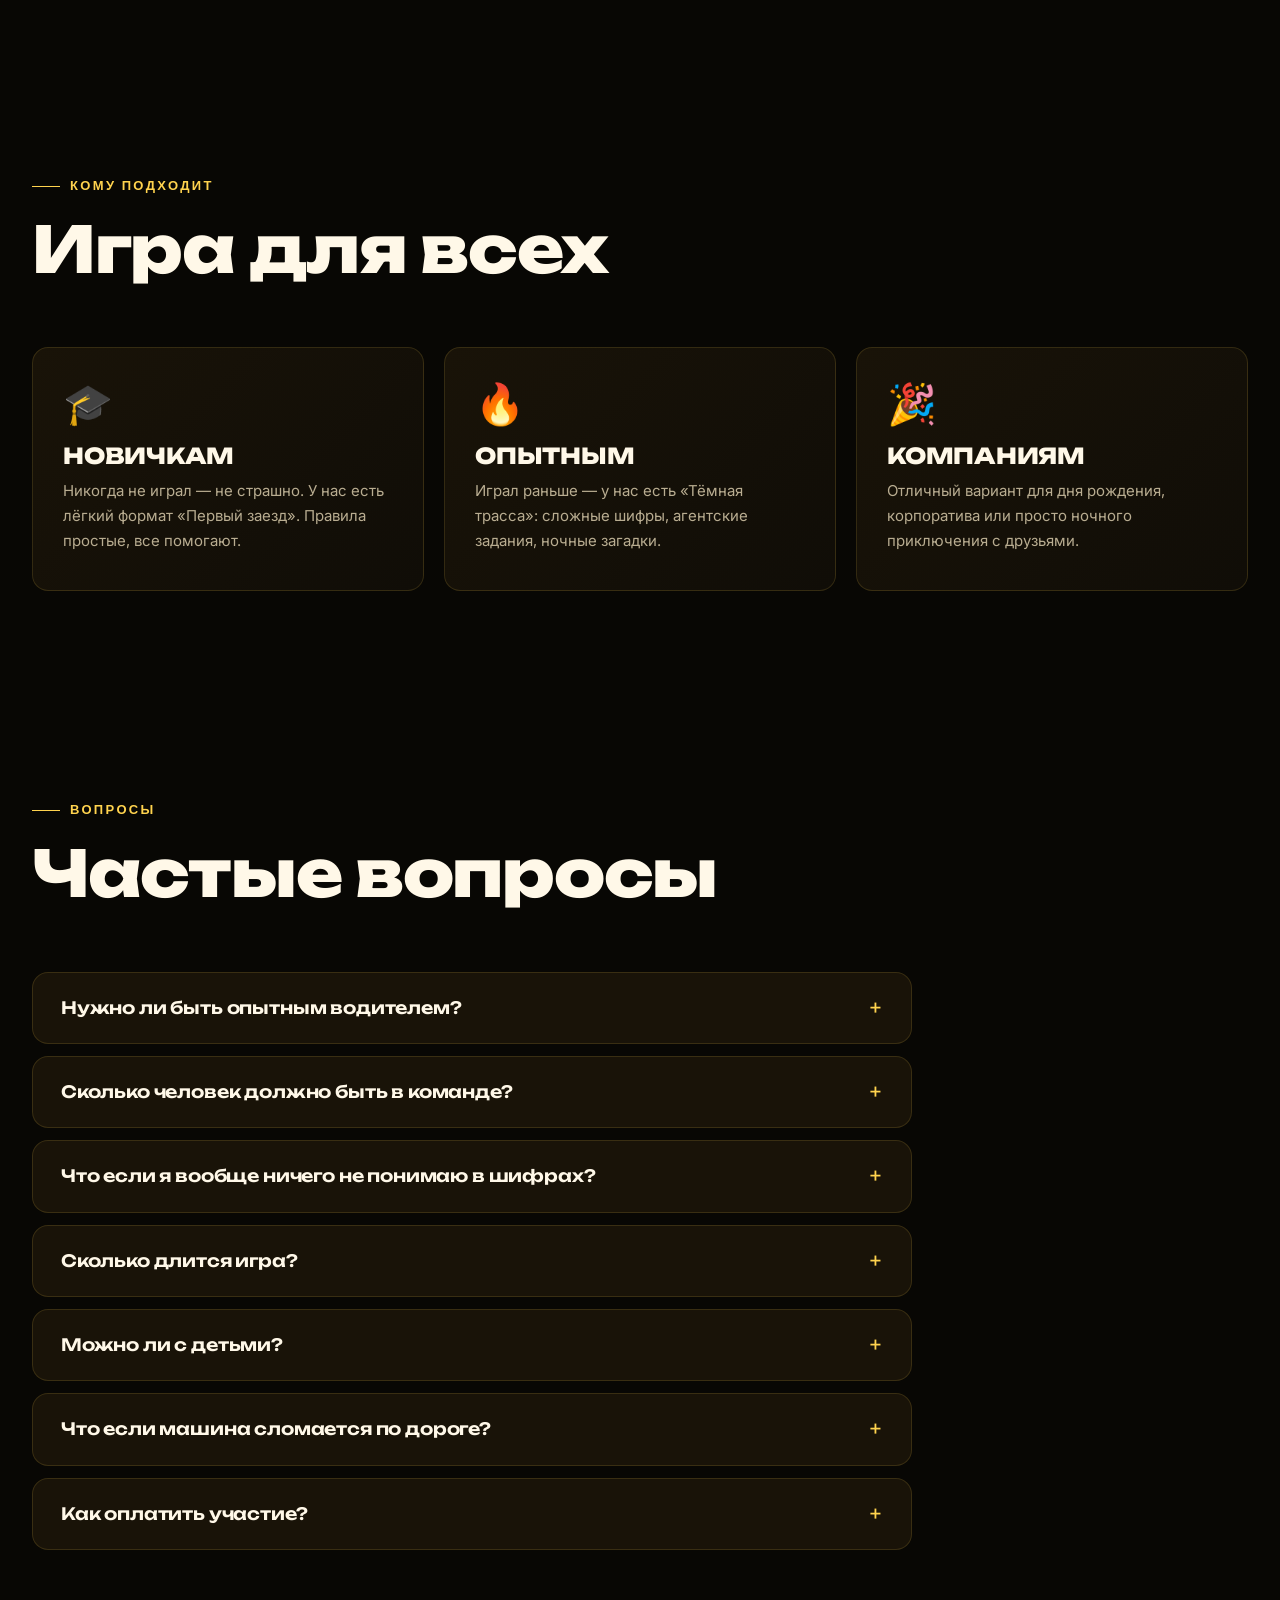
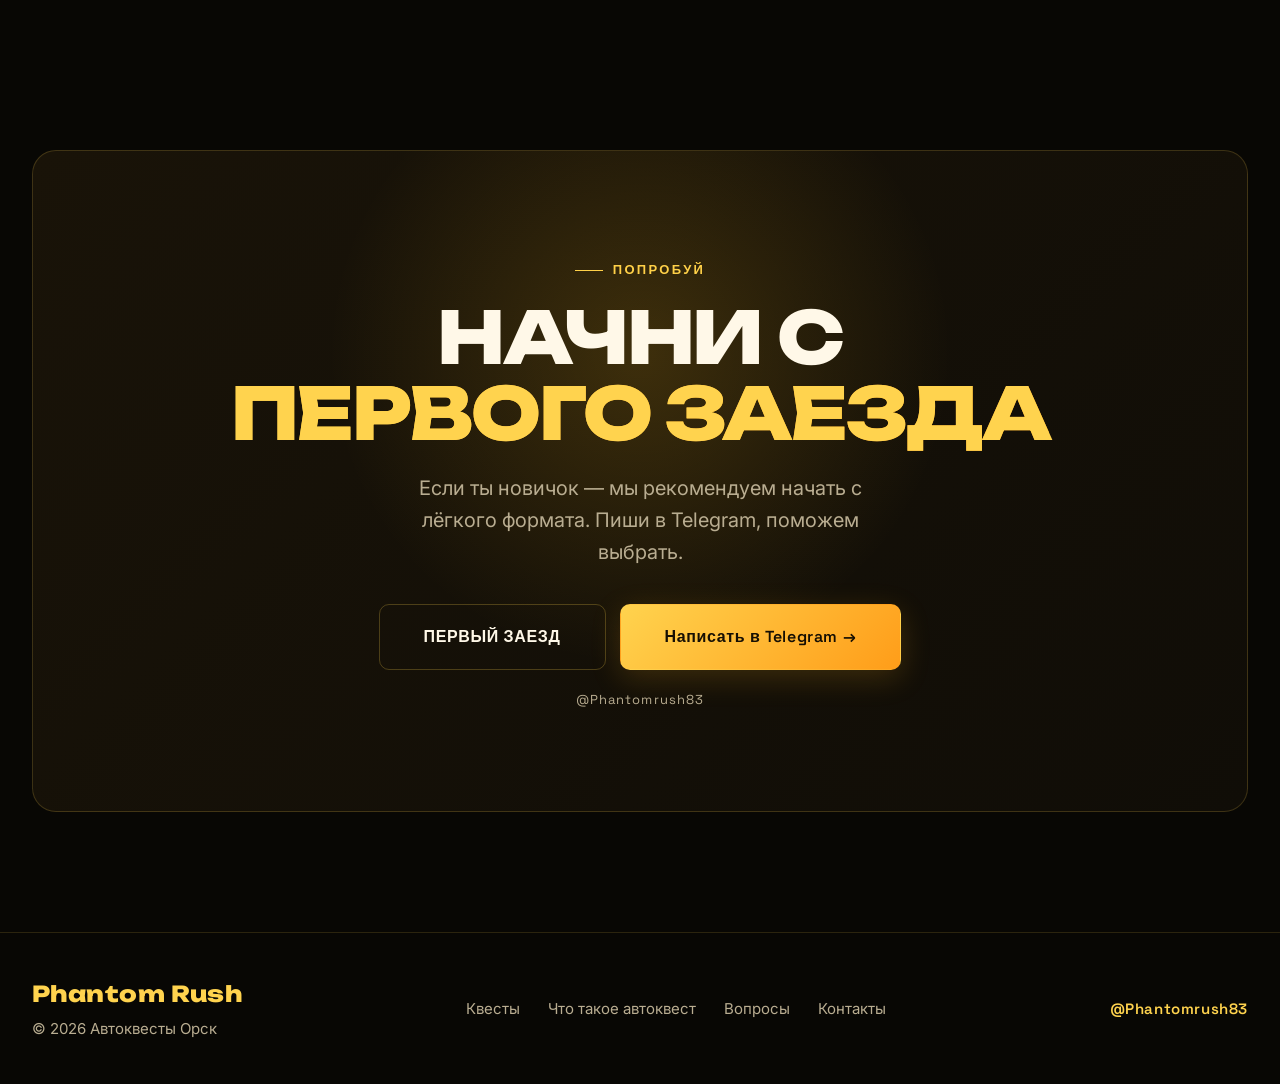
==== commit 45eb5d12: "Add files via upload" ====
--- a/about.html
+++ b/about.html
@@ -1,407 +1,407 @@
-<!DOCTYPE html>
-<html lang="ru">
-<head>
-  <meta charset="UTF-8">
-  <meta name="viewport" content="width=device-width, initial-scale=1.0">
-  <meta name="description" content="Что такое автоквест? Ночная игра на колёсах: загадки, точки, задания. Узнай, как это работает и кому подходит.">
-  <meta name="theme-color" content="#08090d">
-  <!-- Open Graph (для Telegram, ВК, WhatsApp) -->
-<meta property="og:type" content="website">
-<meta property="og:site_name" content="APEEX MS">
-<meta property="og:title" content="APEEX MS — Автоквесты Орск">
-<meta property="og:description" content="Ночные автоквесты в Орске. Собирай команду и разгадай свой город.">
-<meta property="og:image" content="preview.jpg">
-<meta property="og:url" content="https://phantomrush16.github.io/apeexms/">
-
-<!-- Twitter -->
-<meta name="twitter:card" content="summary_large_image">
-<meta name="twitter:title" content="APEEX MS — Автоквесты Орск">
-<meta name="twitter:description" content="Ночные автоквесты в Орске. Собирай команду и разгадай свой город.">
-<meta name="twitter:image" content="preview.jpg">
-  <title>Что такое автоквест — APEEX MS</title>
-
-  <link rel="preconnect" href="https://fonts.googleapis.com">
-  <link rel="preconnect" href="https://fonts.gstatic.com" crossorigin>
-  <link rel="icon" type="image/svg+xml" href="favicon.svg">
-  <link rel="stylesheet" href="style.css">
-</head>
-<body >
-
-  <div class="preloader" id="preloader">
-    <span class="preloader__logo">APEEX MS</span>
-  </div>
-
-  <!-- ШАПКА -->
-  <header class="header">
-    <div class="container header__inner">
-      <a href="index.html" class="brand">
-        <span class="brand__name">APEEX<span class="brand__accent">MS</span></span>
-        <span class="brand__sub">АВТОКВЕСТЫ ОРСК</span>
-      </a>
-
-      <div class="header__actions">
-        <button class="theme-toggle" id="themeToggle" aria-label="Переключить тему">
-          <span class="theme-toggle__icon">☾</span>
-        </button>
-
-        <a href="https://t.me/onli_apx" target="_blank" rel="noopener" class="btn btn--primary btn--small btn--pulse">
-          Новый квест
-        </a>
-
-        <button class="burger" id="burger" aria-label="Открыть меню" aria-expanded="false">
-          <span></span>
-          <span></span>
-        </button>
-      </div>
-    </div>
-  </header>
-
-  <!-- БОКОВОЕ МЕНЮ -->
-  <aside class="side-menu" id="sideMenu" aria-hidden="true">
-    <div class="side-menu__backdrop" data-close-menu></div>
-    <nav class="side-menu__panel" role="navigation">
-      <div class="side-menu__head">
-        <span class="brand__name">APEEX<span class="brand__accent">MS</span></span>
-        <button class="side-menu__close" data-close-menu aria-label="Закрыть меню">✕</button>
-      </div>
-
-      <ul class="side-menu__list">
-        <li><a href="index.html">Главная</a></li>
-
-        <li class="side-menu__item side-menu__item--has-sub" id="questsItem">
-          <div class="side-menu__row">
-            <a href="quests.html" class="side-menu__link">Квесты</a>
-            <button class="side-menu__arrow" id="questsArrow" aria-label="Показать список квестов" aria-expanded="false">
-              <svg width="14" height="14" viewBox="0 0 24 24" fill="none" stroke="currentColor" stroke-width="2.5" stroke-linecap="round" stroke-linejoin="round"><polyline points="6 9 12 15 18 9"/></svg>
-            </button>
-          </div>
-         <ul class="side-menu__sub" id="questsSub">
-  <li><a href="quest-1.html">ВЕДЬМИН ЧАС</a></li>
-</ul>
-        </li>
-
-        <li><a href="about.html">Что такое автоквест</a></li>
-        <li><a href="index.html#how">Как это работает</a></li>
-        <li><a href="index.html#faq">Вопросы</a></li>
-        <li><a href="index.html#contact">Контакты</a></li>
-      </ul>
-
-      <div class="side-menu__footer">
-        <a href="https://t.me/onli_apx" target="_blank" rel="noopener" class="btn btn--primary side-menu__cta">
-          Написать в Telegram
-        </a>
-        <span class="side-menu__note">@onli_apx</span>
-      </div>
-    </nav>
-  </aside>
-
-  <!-- PAGE HERO -->
-  <section class="page-hero">
-    <div class="container">
-      <span class="eyebrow reveal">Гид для новичков</span>
-      <h1 class="page-hero__title reveal reveal--delay-1">
-        ЧТО ТАКОЕ<br><span class="gradient-text">АВТОКВЕСТ</span>
-      </h1>
-      <p class="page-hero__text reveal reveal--delay-2">
-        Это ночная игра на колёсах. Ты собираешь команду, садишься
-        за руль и получаешь задания. Разгадываешь, едешь к точке,
-        выполняешь. Город становится полем игры.
-      </p>
-    </div>
-  </section>
-
-  <!-- БЛОК «ЭТО НЕ ГОНКА» -->
-  <section class="section section--tight">
-    <div class="container">
-      <div class="about-split reveal">
-        <div class="about-split__content">
-          <span class="eyebrow">Важно понимать</span>
-          <h2 class="section-title">Это не гонка</h2>
-          <p class="section-subtitle">
-            Автоквест — это не соревнование «кто быстрее». Здесь побеждает
-            не самый быстрый водитель, а самая сообразительная команда.
-          </p>
-          <p class="about-split__text">
-            Ты ездишь по городу, ищешь точки, разгадываешь шифры и выполняешь
-            задания. Скорость важна, но она — не главное. Главное — правильно
-            понять загадку и найти верное решение.
-          </p>
-          <p class="about-split__text">
-            Можно ехать спокойно, без нарушений и без риска. Никто не заставит
-            тебя гнать. Зато азарта — хоть отбавляй.
-          </p>
-        </div>
-        <div class="about-split__visual">
-            <img src="images/about-road.webp" alt="Это не гонка" loading="lazy" width="1024" height="1280 ">
-        </div>
-      </div>
-    </div>
-  </section>
-
-  <!-- КАК ПРОХОДИТ ИГРА -->
-  <section class="section" id="how">
-    <div class="container">
-      <div class="section-head reveal">
-        <span class="eyebrow">Пошагово</span>
-        <h2 class="section-title">Как проходит игра</h2>
-      </div>
-
-      <div class="steps-grid">
-
-        <div class="step-card reveal">
-          <span class="step-card__num">01</span>
-          <h3 class="step-card__title">Регистрация</h3>
-          <p class="step-card__text">
-            Собираешь команду (2–5 человек) и пишешь нам в Telegram.
-            Мы добавляем вас в игру.
-          </p>
-        </div>
-
-        <div class="step-card reveal reveal--delay-1">
-          <span class="step-card__num">02</span>
-          <h3 class="step-card__title">Сбор и брифинг</h3>
-          <p class="step-card__text">
-            Приезжаете на точку сбора. Мы объясняем правила, отвечаем
-            на вопросы, раздаём материалы.
-          </p>
-        </div>
-
-        <div class="step-card reveal reveal--delay-2">
-          <span class="step-card__num">03</span>
-          <h3 class="step-card__title">Старт</h3>
-          <p class="step-card__text">
-            Ровно в полночь открывается движок. Вы получаете первое
-            задание — и погнали.
-          </p>
-        </div>
-
-        <div class="step-card reveal reveal--delay-3">
-          <span class="step-card__num">04</span>
-          <h3 class="step-card__title">Игра</h3>
-          <p class="step-card__text">
-            Разгадываете загадки, едете к точкам, выполняете задания.
-            Каждое — приближает вас к финишу.
-          </p>
-        </div>
-
-        <div class="step-card reveal reveal--delay-4">
-          <span class="step-card__num">05</span>
-          <h3 class="step-card__title">Финиш</h3>
-          <p class="step-card__text">
-            Приезжаете на финишную точку. Здесь вас ждут организаторы,
-            чай и разбор игры.
-          </p>
-        </div>
-
-        <div class="step-card reveal reveal--delay-4">
-          <span class="step-card__num">06</span>
-          <h3 class="step-card__title">Результаты</h3>
-          <p class="step-card__text">
-            Через день мы объявляем итоги в Telegram. Лучшие команды
-            получают призы от партнёров.
-          </p>
-        </div>
-
-      </div>
-    </div>
-  </section>
-
-  <!-- ЧТО ЗА ЗАДАНИЯ -->
-  <section class="section section--tight">
-    <div class="container">
-      <div class="section-head reveal">
-        <span class="eyebrow">Что внутри</span>
-        <h2 class="section-title">Какие бывают задания</h2>
-        <p class="section-subtitle">
-          На каждом квесте — свой набор. Но типы обычно такие:
-        </p>
-      </div>
-
-      <div class="tasks-detail">
-
-        <div class="task-detail reveal">
-          <div class="task-detail__icon">🔍</div>
-          <h3 class="task-detail__title">Поиск кодов</h3>
-          <p class="task-detail__text">
-            Маленькие надписи в неожиданных местах. Нужно быть внимательным
-            и знать, куда смотреть.
-          </p>
-        </div>
-
-        <div class="task-detail reveal reveal--delay-1">
-          <div class="task-detail__icon">🗺️</div>
-          <h3 class="task-detail__title">Траектория</h3>
-          <p class="task-detail__text">
-            Задание на ориентирование. По описанию нужно понять,
-            куда ехать, и найти нужную точку.
-          </p>
-        </div>
-
-        <div class="task-detail reveal reveal--delay-2">
-          <div class="task-detail__icon">🕵️</div>
-          <h3 class="task-detail__title">Агентское задание</h3>
-          <p class="task-detail__text">
-            Ваша задача — вычислить агента и выполнить его задание.
-            Кто-то из игроков играет против вас.
-          </p>
-        </div>
-
-        <div class="task-detail reveal reveal--delay-3">
-          <div class="task-detail__icon">📍</div>
-          <h3 class="task-detail__title">Живой чек</h3>
-          <p class="task-detail__text">
-            Загаданные места, где вас ждут организаторы для прохождения
-            активного и весёлого тематического задания.
-          </p>
-        </div>
-
-        <div class="task-detail reveal reveal--delay-4">
-          <div class="task-detail__icon">🧩</div>
-          <h3 class="task-detail__title">Логические загадки</h3>
-          <p class="task-detail__text">
-            Шифры, ассоциации, смекалка. Над некоторыми заданиями
-            придётся поломать голову всей командой.
-          </p>
-        </div>
-
-        <div class="task-detail reveal reveal--delay-4">
-          <div class="task-detail__icon">📸</div>
-          <h3 class="task-detail__title">Фото-задания</h3>
-          <p class="task-detail__text">
-            Креативные задания, где нужно снять что-то по условию.
-            Оценивается оригинальность.
-          </p>
-        </div>
-
-      </div>
-    </div>
-  </section>
-
-  <!-- КОМУ ПОДХОДИТ -->
-  <section class="section">
-    <div class="container">
-      <div class="section-head reveal">
-        <span class="eyebrow">Кому подходит</span>
-        <h2 class="section-title">Игра для всех</h2>
-      </div>
-
-      <div class="audience-grid">
-
-        <div class="audience-card reveal">
-          <span class="audience-card__icon">🎓</span>
-          <h3 class="audience-card__title">Новичкам</h3>
-          <p class="audience-card__text">
-            Никогда не играл — не страшно. У нас есть лёгкий формат
-            «Первый заезд». Правила простые, все помогают.
-          </p>
-        </div>
-
-        <div class="audience-card reveal reveal--delay-1">
-          <span class="audience-card__icon">🔥</span>
-          <h3 class="audience-card__title">Опытным</h3>
-          <p class="audience-card__text">
-            Играл раньше — у нас есть «Тёмная трасса»: сложные шифры,
-            агентские задания, ночные загадки.
-          </p>
-        </div>
-
-        <div class="audience-card reveal reveal--delay-2">
-          <span class="audience-card__icon">🎉</span>
-          <h3 class="audience-card__title">Компаниям</h3>
-          <p class="audience-card__text">
-            Отличный вариант для дня рождения, корпоратива
-            или просто ночного приключения с друзьями.
-          </p>
-        </div>
-
-      </div>
-    </div>
-  </section>
-
-  <!-- FAQ ПО АВТОКВЕСТАМ -->
-  <section class="section section--tight">
-    <div class="container">
-      <div class="section-head reveal">
-        <span class="eyebrow">Вопросы</span>
-        <h2 class="section-title">Частые вопросы</h2>
-      </div>
-
-      <div class="faq__list">
-        <details class="faq-item reveal">
-          <summary>Нужно ли быть опытным водителем?</summary>
-          <p>Нет. Ездите спокойно, соблюдая ПДД. Автоквест — это не гонка, а игра на сообразительность. Никакого лихачества не требуется.</p>
-        </details>
-        <details class="faq-item reveal">
-          <summary>Сколько человек должно быть в команде?</summary>
-          <p>От 2 до 5 человек в одной машине. Одна машина = одна команда. Если у вас больше людей — нужны две машины.</p>
-        </details>
-        <details class="faq-item reveal">
-          <summary>Что если я вообще ничего не понимаю в шифрах?</summary>
-          <p>Это нормально. На старте мы всё объясняем, а на игре задания разной сложности — есть простые, есть посложнее. Плюс всегда можно спросить у организаторов.</p>
-        </details>
-        <details class="faq-item reveal">
-          <summary>Сколько длится игра?</summary>
-          <p>Обычно 4–5 часов. Старт около полуночи, финиш — к 5 утра. Есть квесты и покороче — около 3 часов.</p>
-        </details>
-        <details class="faq-item reveal">
-          <summary>Можно ли с детьми?</summary>
-          <p>Зависит от квеста. «Первый заезд» — можно с подростками. «Тёмная трасса» — 18+, там ночные локации и сложные задания.</p>
-        </details>
-        <details class="faq-item reveal">
-          <summary>Что если машина сломается по дороге?</summary>
-          <p>Напишите организаторам — мы поможем и подскажем, что делать. Игру можно продолжить или перенести участие на другой раз.</p>
-        </details>
-        <details class="faq-item reveal">
-          <summary>Как оплатить участие?</summary>
-          <p>После записи в Telegram мы пришлём реквизиты. Оплата — до старта игры. Работаем с картой и наличными.</p>
-        </details>
-      </div>
-    </div>
-  </section>
-
-  <!-- CTA -->
-  <section class="section cta" id="contact">
-    <div class="container">
-      <div class="cta__inner reveal">
-        <div class="cta__glow"></div>
-        <span class="eyebrow">Попробуй</span>
-        <h2 class="cta__title">
-          Начни с<br><span class="gradient-text">первого заезда</span>
-        </h2>
-        <p class="cta__text">
-          Если ты новичок — мы рекомендуем начать с лёгкого формата.
-          Пиши в Telegram, поможем выбрать.
-        </p>
-        <div class="cta__actions">
-          <a href="quest-3.html" class="btn btn--ghost btn--large">ПЕРВЫЙ ЗАЕЗД</a>
-          <a href="https://t.me/onli_apx" target="_blank" rel="noopener" class="btn btn--primary btn--large">
-            Написать в Telegram →
-          </a>
-        </div>
-        <span class="cta__note">@onli_apx</span>
-      </div>
-    </div>
-  </section>
-
-  <!-- ФУТЕР -->
-  <footer class="footer">
-    <div class="container footer__inner">
-      <div class="footer__brand">
-        <span class="brand__name">APEEX<span class="brand__accent">MS</span></span>
-        <span class="footer__copy">© 2026 Автоквесты Орск</span>
-      </div>
-      <nav class="footer__nav">
-        <a href="quests.html">Квесты</a>
-        <a href="about.html">Что такое автоквест</a>
-        <a href="index.html#faq">Вопросы</a>
-        <a href="index.html#contact">Контакты</a>
-      </nav>
-      <a href="https://t.me/onli_apx" target="_blank" rel="noopener" class="footer__link">@onli_apx</a>
-    </div>
-  </footer>
-
-  <button class="to-top" id="toTop" aria-label="Наверх">↑</button>
-
-  <script src="script.js"></script>
-</body>
-</html>
+<!DOCTYPE html>
+<html lang="ru">
+<head>
+  <meta charset="UTF-8">
+  <meta name="viewport" content="width=device-width, initial-scale=1.0">
+  <meta name="description" content="Что такое автоквест? Ночная игра на колёсах: загадки, точки, задания. Узнай, как это работает и кому подходит.">
+  <meta name="theme-color" content="#08090d">
+  <!-- Open Graph (для Telegram, ВК, WhatsApp) -->
+<meta property="og:type" content="website">
+<meta property="og:site_name" content="Phantom Rush">
+<meta property="og:title" content="Phantom Rush — Автоквесты Орск">
+<meta property="og:description" content="Ночные автоквесты в Орске. Собирай команду и разгадай свой город.">
+<meta property="og:image" content="preview.jpg">
+<meta property="og:url" content="https://phantomrush16.github.io/Phantom Rush/">
+
+<!-- Twitter -->
+<meta name="twitter:card" content="summary_large_image">
+<meta name="twitter:title" content="Phantom Rush — Автоквесты Орск">
+<meta name="twitter:description" content="Ночные автоквесты в Орске. Собирай команду и разгадай свой город.">
+<meta name="twitter:image" content="preview.jpg">
+  <title>Что такое автоквест — Phantom Rush</title>
+
+  <link rel="preconnect" href="https://fonts.googleapis.com">
+  <link rel="preconnect" href="https://fonts.gstatic.com" crossorigin>
+  <link rel="icon" type="image/svg+xml" href="favicon.svg">
+  <link rel="stylesheet" href="style.css">
+</head>
+<body >
+
+  <div class="preloader" id="preloader">
+    <span class="preloader__logo">Phantom Rush</span>
+  </div>
+
+  <!-- ШАПКА -->
+  <header class="header">
+    <div class="container header__inner">
+      <a href="index.html" class="brand">
+        <span class="brand__name">Phantom Rush</span>
+        <span class="brand__sub">АВТОКВЕСТЫ ОРСК</span>
+      </a>
+
+      <div class="header__actions">
+        <button class="theme-toggle" id="themeToggle" aria-label="Переключить тему">
+          <span class="theme-toggle__icon">☾</span>
+        </button>
+
+        <a href="https://t.me/Phantomrush83" target="_blank" rel="noopener" class="btn btn--primary btn--small btn--pulse">
+          Новый квест
+        </a>
+
+        <button class="burger" id="burger" aria-label="Открыть меню" aria-expanded="false">
+          <span></span>
+          <span></span>
+        </button>
+      </div>
+    </div>
+  </header>
+
+  <!-- БОКОВОЕ МЕНЮ -->
+  <aside class="side-menu" id="sideMenu" aria-hidden="true">
+    <div class="side-menu__backdrop" data-close-menu></div>
+    <nav class="side-menu__panel" role="navigation">
+      <div class="side-menu__head">
+        <span class="brand__name">Phantom Rush</span>
+        <button class="side-menu__close" data-close-menu aria-label="Закрыть меню">✕</button>
+      </div>
+
+      <ul class="side-menu__list">
+        <li><a href="index.html">Главная</a></li>
+
+        <li class="side-menu__item side-menu__item--has-sub" id="questsItem">
+          <div class="side-menu__row">
+            <a href="quests.html" class="side-menu__link">Квесты</a>
+            <button class="side-menu__arrow" id="questsArrow" aria-label="Показать список квестов" aria-expanded="false">
+              <svg width="14" height="14" viewBox="0 0 24 24" fill="none" stroke="currentColor" stroke-width="2.5" stroke-linecap="round" stroke-linejoin="round"><polyline points="6 9 12 15 18 9"/></svg>
+            </button>
+          </div>
+         <ul class="side-menu__sub" id="questsSub">
+  <li><a href="quest-1.html">ВЕДЬМИН ЧАС</a></li>
+</ul>
+        </li>
+
+        <li><a href="about.html">Что такое автоквест</a></li>
+        <li><a href="index.html#how">Как это работает</a></li>
+        <li><a href="index.html#faq">Вопросы</a></li>
+        <li><a href="index.html#contact">Контакты</a></li>
+      </ul>
+
+      <div class="side-menu__footer">
+        <a href="https://t.me/Phantomrush83" target="_blank" rel="noopener" class="btn btn--primary side-menu__cta">
+          Написать в Telegram
+        </a>
+        <span class="side-menu__note">@Phantomrush83</span>
+      </div>
+    </nav>
+  </aside>
+
+  <!-- PAGE HERO -->
+  <section class="page-hero">
+    <div class="container">
+      <span class="eyebrow reveal">Гид для новичков</span>
+      <h1 class="page-hero__title reveal reveal--delay-1">
+        ЧТО ТАКОЕ<br><span class="gradient-text">АВТОКВЕСТ</span>
+      </h1>
+      <p class="page-hero__text reveal reveal--delay-2">
+        Это ночная игра на колёсах. Ты собираешь команду, садишься
+        за руль и получаешь задания. Разгадываешь, едешь к точке,
+        выполняешь. Город становится полем игры.
+      </p>
+    </div>
+  </section>
+
+  <!-- БЛОК «ЭТО НЕ ГОНКА» -->
+  <section class="section section--tight">
+    <div class="container">
+      <div class="about-split reveal">
+        <div class="about-split__content">
+          <span class="eyebrow">Важно понимать</span>
+          <h2 class="section-title">Это не гонка</h2>
+          <p class="section-subtitle">
+            Автоквест — это не соревнование «кто быстрее». Здесь побеждает
+            не самый быстрый водитель, а самая сообразительная команда.
+          </p>
+          <p class="about-split__text">
+            Ты ездишь по городу, ищешь точки, разгадываешь шифры и выполняешь
+            задания. Скорость важна, но она — не главное. Главное — правильно
+            понять загадку и найти верное решение.
+          </p>
+          <p class="about-split__text">
+            Можно ехать спокойно, без нарушений и без риска. Никто не заставит
+            тебя гнать. Зато азарта — хоть отбавляй.
+          </p>
+        </div>
+        <div class="about-split__visual">
+            <img src="images/about-road.webp" alt="Это не гонка" loading="lazy" width="1024" height="1280 ">
+        </div>
+      </div>
+    </div>
+  </section>
+
+  <!-- КАК ПРОХОДИТ ИГРА -->
+  <section class="section" id="how">
+    <div class="container">
+      <div class="section-head reveal">
+        <span class="eyebrow">Пошагово</span>
+        <h2 class="section-title">Как проходит игра</h2>
+      </div>
+
+      <div class="steps-grid">
+
+        <div class="step-card reveal">
+          <span class="step-card__num">01</span>
+          <h3 class="step-card__title">Регистрация</h3>
+          <p class="step-card__text">
+            Собираешь команду (2–5 человек) и пишешь нам в Telegram.
+            Мы добавляем вас в игру.
+          </p>
+        </div>
+
+        <div class="step-card reveal reveal--delay-1">
+          <span class="step-card__num">02</span>
+          <h3 class="step-card__title">Сбор и брифинг</h3>
+          <p class="step-card__text">
+            Приезжаете на точку сбора. Мы объясняем правила, отвечаем
+            на вопросы, раздаём материалы.
+          </p>
+        </div>
+
+        <div class="step-card reveal reveal--delay-2">
+          <span class="step-card__num">03</span>
+          <h3 class="step-card__title">Старт</h3>
+          <p class="step-card__text">
+            Ровно в полночь открывается движок. Вы получаете первое
+            задание — и погнали.
+          </p>
+        </div>
+
+        <div class="step-card reveal reveal--delay-3">
+          <span class="step-card__num">04</span>
+          <h3 class="step-card__title">Игра</h3>
+          <p class="step-card__text">
+            Разгадываете загадки, едете к точкам, выполняете задания.
+            Каждое — приближает вас к финишу.
+          </p>
+        </div>
+
+        <div class="step-card reveal reveal--delay-4">
+          <span class="step-card__num">05</span>
+          <h3 class="step-card__title">Финиш</h3>
+          <p class="step-card__text">
+            Приезжаете на финишную точку. Здесь вас ждут организаторы,
+            чай и разбор игры.
+          </p>
+        </div>
+
+        <div class="step-card reveal reveal--delay-4">
+          <span class="step-card__num">06</span>
+          <h3 class="step-card__title">Результаты</h3>
+          <p class="step-card__text">
+            Через день мы объявляем итоги в Telegram. Лучшие команды
+            получают призы от партнёров.
+          </p>
+        </div>
+
+      </div>
+    </div>
+  </section>
+
+  <!-- ЧТО ЗА ЗАДАНИЯ -->
+  <section class="section section--tight">
+    <div class="container">
+      <div class="section-head reveal">
+        <span class="eyebrow">Что внутри</span>
+        <h2 class="section-title">Какие бывают задания</h2>
+        <p class="section-subtitle">
+          На каждом квесте — свой набор. Но типы обычно такие:
+        </p>
+      </div>
+
+      <div class="tasks-detail">
+
+        <div class="task-detail reveal">
+          <div class="task-detail__icon">🔍</div>
+          <h3 class="task-detail__title">Поиск кодов</h3>
+          <p class="task-detail__text">
+            Маленькие надписи в неожиданных местах. Нужно быть внимательным
+            и знать, куда смотреть.
+          </p>
+        </div>
+
+        <div class="task-detail reveal reveal--delay-1">
+          <div class="task-detail__icon">🗺️</div>
+          <h3 class="task-detail__title">Траектория</h3>
+          <p class="task-detail__text">
+            Задание на ориентирование. По описанию нужно понять,
+            куда ехать, и найти нужную точку.
+          </p>
+        </div>
+
+        <div class="task-detail reveal reveal--delay-2">
+          <div class="task-detail__icon">🕵️</div>
+          <h3 class="task-detail__title">Агентское задание</h3>
+          <p class="task-detail__text">
+            Ваша задача — вычислить агента и выполнить его задание.
+            Кто-то из игроков играет против вас.
+          </p>
+        </div>
+
+        <div class="task-detail reveal reveal--delay-3">
+          <div class="task-detail__icon">📍</div>
+          <h3 class="task-detail__title">Живой чек</h3>
+          <p class="task-detail__text">
+            Загаданные места, где вас ждут организаторы для прохождения
+            активного и весёлого тематического задания.
+          </p>
+        </div>
+
+        <div class="task-detail reveal reveal--delay-4">
+          <div class="task-detail__icon">🧩</div>
+          <h3 class="task-detail__title">Логические загадки</h3>
+          <p class="task-detail__text">
+            Шифры, ассоциации, смекалка. Над некоторыми заданиями
+            придётся поломать голову всей командой.
+          </p>
+        </div>
+
+        <div class="task-detail reveal reveal--delay-4">
+          <div class="task-detail__icon">📸</div>
+          <h3 class="task-detail__title">Фото-задания</h3>
+          <p class="task-detail__text">
+            Креативные задания, где нужно снять что-то по условию.
+            Оценивается оригинальность.
+          </p>
+        </div>
+
+      </div>
+    </div>
+  </section>
+
+  <!-- КОМУ ПОДХОДИТ -->
+  <section class="section">
+    <div class="container">
+      <div class="section-head reveal">
+        <span class="eyebrow">Кому подходит</span>
+        <h2 class="section-title">Игра для всех</h2>
+      </div>
+
+      <div class="audience-grid">
+
+        <div class="audience-card reveal">
+          <span class="audience-card__icon">🎓</span>
+          <h3 class="audience-card__title">Новичкам</h3>
+          <p class="audience-card__text">
+            Никогда не играл — не страшно. У нас есть лёгкий формат
+            «Первый заезд». Правила простые, все помогают.
+          </p>
+        </div>
+
+        <div class="audience-card reveal reveal--delay-1">
+          <span class="audience-card__icon">🔥</span>
+          <h3 class="audience-card__title">Опытным</h3>
+          <p class="audience-card__text">
+            Играл раньше — у нас есть «Тёмная трасса»: сложные шифры,
+            агентские задания, ночные загадки.
+          </p>
+        </div>
+
+        <div class="audience-card reveal reveal--delay-2">
+          <span class="audience-card__icon">🎉</span>
+          <h3 class="audience-card__title">Компаниям</h3>
+          <p class="audience-card__text">
+            Отличный вариант для дня рождения, корпоратива
+            или просто ночного приключения с друзьями.
+          </p>
+        </div>
+
+      </div>
+    </div>
+  </section>
+
+  <!-- FAQ ПО АВТОКВЕСТАМ -->
+  <section class="section section--tight">
+    <div class="container">
+      <div class="section-head reveal">
+        <span class="eyebrow">Вопросы</span>
+        <h2 class="section-title">Частые вопросы</h2>
+      </div>
+
+      <div class="faq__list">
+        <details class="faq-item reveal">
+          <summary>Нужно ли быть опытным водителем?</summary>
+          <p>Нет. Ездите спокойно, соблюдая ПДД. Автоквест — это не гонка, а игра на сообразительность. Никакого лихачества не требуется.</p>
+        </details>
+        <details class="faq-item reveal">
+          <summary>Сколько человек должно быть в команде?</summary>
+          <p>От 2 до 5 человек в одной машине. Одна машина = одна команда. Если у вас больше людей — нужны две машины.</p>
+        </details>
+        <details class="faq-item reveal">
+          <summary>Что если я вообще ничего не понимаю в шифрах?</summary>
+          <p>Это нормально. На старте мы всё объясняем, а на игре задания разной сложности — есть простые, есть посложнее. Плюс всегда можно спросить у организаторов.</p>
+        </details>
+        <details class="faq-item reveal">
+          <summary>Сколько длится игра?</summary>
+          <p>Обычно 4–5 часов. Старт около полуночи, финиш — к 5 утра. Есть квесты и покороче — около 3 часов.</p>
+        </details>
+        <details class="faq-item reveal">
+          <summary>Можно ли с детьми?</summary>
+          <p>Зависит от квеста. «Первый заезд» — можно с подростками. «Тёмная трасса» — 18+, там ночные локации и сложные задания.</p>
+        </details>
+        <details class="faq-item reveal">
+          <summary>Что если машина сломается по дороге?</summary>
+          <p>Напишите организаторам — мы поможем и подскажем, что делать. Игру можно продолжить или перенести участие на другой раз.</p>
+        </details>
+        <details class="faq-item reveal">
+          <summary>Как оплатить участие?</summary>
+          <p>После записи в Telegram мы пришлём реквизиты. Оплата — до старта игры. Работаем с картой и наличными.</p>
+        </details>
+      </div>
+    </div>
+  </section>
+
+  <!-- CTA -->
+  <section class="section cta" id="contact">
+    <div class="container">
+      <div class="cta__inner reveal">
+        <div class="cta__glow"></div>
+        <span class="eyebrow">Попробуй</span>
+        <h2 class="cta__title">
+          Начни с<br><span class="gradient-text">первого заезда</span>
+        </h2>
+        <p class="cta__text">
+          Если ты новичок — мы рекомендуем начать с лёгкого формата.
+          Пиши в Telegram, поможем выбрать.
+        </p>
+        <div class="cta__actions">
+          <a href="quest-3.html" class="btn btn--ghost btn--large">ПЕРВЫЙ ЗАЕЗД</a>
+          <a href="https://t.me/Phantomrush83" target="_blank" rel="noopener" class="btn btn--primary btn--large">
+            Написать в Telegram →
+          </a>
+        </div>
+        <span class="cta__note">@Phantomrush83</span>
+      </div>
+    </div>
+  </section>
+
+  <!-- ФУТЕР -->
+  <footer class="footer">
+    <div class="container footer__inner">
+      <div class="footer__brand">
+        <span class="brand__name">Phantom Rush</span>
+        <span class="footer__copy">© 2026 Автоквесты Орск</span>
+      </div>
+      <nav class="footer__nav">
+        <a href="quests.html">Квесты</a>
+        <a href="about.html">Что такое автоквест</a>
+        <a href="index.html#faq">Вопросы</a>
+        <a href="index.html#contact">Контакты</a>
+      </nav>
+      <a href="https://t.me/Phantomrush83" target="_blank" rel="noopener" class="footer__link">@Phantomrush83</a>
+    </div>
+  </footer>
+
+  <button class="to-top" id="toTop" aria-label="Наверх">↑</button>
+
+  <script src="script.js"></script>
+</body>
+</html>
--- a/style.css
+++ b/style.css
@@ -0,0 +1,2631 @@
+/* ============================================
+   Phantom Rush — Автоквесты Орск
+   Основа: темы, типографика, анимации, кнопки
+   ============================================ */
+
+@import url('https://fonts.googleapis.com/css2?family=Unbounded:wght@400;500;600;700;800;900&family=Inter:wght@400;500;600;700&family=Space+Grotesk:wght@500;600;700&display=swap');
+
+/* ---------- Сброс ---------- */
+*,
+*::before,
+*::after { box-sizing: border-box; margin: 0; padding: 0; }
+
+/* Глобально: ничего не должно вылезать по горизонтали */
+html, body {
+  overflow-x: hidden;
+  max-width: 100%;
+}
+
+section, .hero, .side-menu, .cta__inner, .next-quest, .price-block {
+  overflow-x: clip;
+}
+
+/* Декоративные элементы не должны растягивать страницу */
+.hero__glow,
+.cta__glow,
+.next-quest::before,
+.price-block::before,
+.audience-card::before,
+.about-split__visual::after,
+.quest-card__media::after {
+  max-width: 100%;
+}
+/* ---------- Переменные: тёмная тема (по умолчанию) ---------- */
+:root {
+  --bg: #08090d;
+  --bg-soft: #0e1016;
+  --bg-card: #12141c;
+  --bg-elevated: #171a24;
+
+  --text: #ffffff;
+  --text-muted: #8b8d99;
+  --text-dim: #5a5c68;
+
+  --accent: #00d9ff;
+  --accent-hover: #4ee6ff;
+  --accent-dim: rgba(0, 217, 255, 0.15);
+  --accent-glow: rgba(0, 217, 255, 0.4);
+
+  --secondary: #7c3aed;
+  --secondary-hover: #9d5cff;
+
+  --border: rgba(255, 255, 255, 0.08);
+  --border-strong: rgba(255, 255, 255, 0.14);
+  --border-accent: rgba(0, 217, 255, 0.35);
+
+  --radius: 16px;
+  --radius-sm: 10px;
+  --radius-lg: 24px;
+
+    --container: 1280px;
+  --header-h: 76px;
+
+  /* Базовый размер шрифта — крупнее на 2pt */
+  --fs-base: 18px;
+  --fs-small: 15px;
+  --fs-tiny: 13px;
+  --fs-large: 20px;
+  --fs-h3: 22px;
+  --fs-h2: 17px;
+
+  --ease: cubic-bezier(0.22, 1, 0.36, 1);
+  --ease-out: cubic-bezier(0.16, 1, 0.3, 1);
+}
+
+/* ---------- Светлая тема ---------- */
+body.light {
+  --bg: #f4f6fa;
+  --bg-soft: #ffffff;
+  --bg-card: #ffffff;
+  --bg-elevated: #f9fafc;
+
+  --text: #08090d;
+  --text-muted: #5a5c68;
+  --text-dim: #8b8d99;
+
+  --accent: #0099b8;
+  --accent-hover: #00b8d9;
+  --accent-dim: rgba(0, 153, 184, 0.1);
+  --accent-glow: rgba(0, 153, 184, 0.3);
+
+  --border: rgba(0, 0, 0, 0.08);
+  --border-strong: rgba(0, 0, 0, 0.14);
+  --border-accent: rgba(0, 153, 184, 0.35);
+}
+
+/* ---------- База ---------- */
+html {
+  scroll-behavior: smooth;
+  scroll-padding-top: 90px;
+}
+
+body {
+  font-family: 'Inter', system-ui, -apple-system, sans-serif;
+  background: var(--bg);
+  color: var(--text);
+  line-height: 1.55;
+  font-size:  var(--fs-base);
+  -webkit-font-smoothing: antialiased;
+  -moz-osx-font-smoothing: grayscale;
+  overflow-x: hidden;
+  transition: background-color 0.4s var(--ease), color 0.4s var(--ease);
+}
+
+a { color: inherit; text-decoration: none; }
+
+img {
+  display: block;
+  max-width: 100%;
+  height: auto;
+}
+
+button { font-family: inherit; cursor: pointer; }
+
+::selection {
+  background: var(--accent);
+  color: var(--bg);
+}
+
+/* ---------- Контейнер ---------- */
+.container {
+  width: 100%;
+  max-width: var(--container);
+  margin: 0 auto;
+  padding: 0 32px;
+}
+
+/* ---------- Типографика ---------- */
+h1, h2, h3, h4 {
+  font-family: 'Unbounded', sans-serif;
+  font-weight: 800;
+  line-height: 1.05;
+  letter-spacing: -0.02em;
+}
+
+.eyebrow {
+  display: inline-flex;
+  align-items: center;
+  gap: 10px;
+  font-family: 'Space Grotesk', sans-serif;
+  font-size: var(--fs-tiny);
+  font-weight: 600;
+  letter-spacing: 0.18em;
+  text-transform: uppercase;
+  color: var(--accent);
+  margin-bottom: 20px;
+}
+
+.eyebrow::before {
+  content: '';
+  width: 28px;
+  height: 1px;
+  background: var(--accent);
+}
+
+.section-title {
+  font-size: clamp(32px, 5vw, 64px);
+  margin-bottom: 20px;
+}
+
+.section-subtitle {
+  font-size: var(--fs-large);
+  color: var(--text-muted);
+  max-width: 640px;
+  line-height: 1.65;
+}
+
+.accent { color: var(--accent); }
+
+.gradient-text {
+  background: linear-gradient(120deg, var(--accent), var(--secondary));
+  -webkit-background-clip: text;
+  background-clip: text;
+  color: transparent;
+}
+
+/* ---------- Кнопки ---------- */
+.btn {
+  display: inline-flex;
+  align-items: center;
+  justify-content: center;
+  gap: 10px;
+  padding: 16px 32px;
+  border-radius: var(--radius-sm);
+  font-family: 'Space Grotesk', sans-serif;
+  font-size: 15px;
+  font-weight: 600;
+  letter-spacing: 0.02em;
+  border: 1px solid transparent;
+  cursor: pointer;
+  transition: all 0.3s var(--ease);
+  white-space: nowrap;
+  position: relative;
+  overflow: hidden;
+}
+
+.btn--primary {
+  background: var(--accent);
+  color: var(--bg);
+  box-shadow: 0 0 0 0 var(--accent-glow);
+}
+
+.btn--primary:hover {
+  background: var(--accent-hover);
+  transform: translateY(-2px);
+  box-shadow: 0 12px 40px var(--accent-glow);
+}
+
+.btn--primary:active { transform: translateY(0); }
+
+.btn--ghost {
+  background: transparent;
+  color: var(--text);
+  border-color: var(--border-strong);
+}
+
+.btn--ghost:hover {
+  border-color: var(--accent);
+  color: var(--accent);
+  background: var(--accent-dim);
+}
+
+.btn--outline {
+  background: transparent;
+  color: var(--text);
+  border: 1px solid var(--border);
+}
+
+.btn--outline:hover {
+  border-color: var(--accent);
+  color: var(--accent);
+}
+
+.btn--small { padding: 10px 20px; font-size: 13px; }
+.btn--large { padding: 20px 44px; font-size: 16px; letter-spacing: 0.04em; }
+
+/* ---------- Шапка ---------- */
+.header {
+  position: fixed;
+  top: 0;
+  left: 0;
+  right: 0;
+  z-index: 1000;
+  height: var(--header-h);
+  display: flex;
+  align-items: center;
+  backdrop-filter: blur(20px);
+  -webkit-backdrop-filter: blur(20px);
+  background: color-mix(in srgb, var(--bg) 72%, transparent);
+  border-bottom: 1px solid var(--border);
+  transition: background 0.4s var(--ease), border-color 0.4s var(--ease);
+}
+
+.header__inner {
+  display: flex;
+  align-items: center;
+  justify-content: space-between;
+  gap: 16px;
+  width: 100%;
+  min-width: 0;
+  max-width: 100%;
+}
+
+.brand {
+  display: flex;
+  flex-direction: column;
+  gap: 4px;
+  line-height: 1;
+  min-width: 0;
+  flex-shrink: 1;
+  overflow: hidden;
+}
+
+.brand__name {
+  font-family: 'Unbounded', sans-serif;
+  font-size: 22px;
+  font-weight: 800;
+  letter-spacing: 0.02em;
+  white-space: nowrap;
+}
+
+
+.brand__accent { color: var(--accent); }
+
+.brand__sub {
+  font-family: 'Space Grotesk', sans-serif;
+  font-size: 10px;
+  letter-spacing: 0.28em;
+  text-transform: uppercase;
+  color: var(--text-muted);
+  font-weight: 500;
+  white-space: nowrap;
+}
+
+.nav {
+  display: flex;
+  gap: 36px;
+  align-items: center;
+}
+
+.nav a {
+  font-size:  var(--fs-small);
+  font-weight: 500;
+  color: var(--text-muted);
+  transition: color 0.2s;
+  position: relative;
+}
+
+.nav a:hover { color: var(--text); }
+
+.nav a::after {
+  content: '';
+  position: absolute;
+  bottom: -6px;
+  left: 0;
+  width: 0;
+  height: 1px;
+  background: var(--accent);
+  transition: width 0.3s var(--ease);
+}
+
+.nav a:hover::after { width: 100%; }
+
+.header__actions {
+  display: flex;
+  align-items: center;
+  gap: 10px;
+  flex-shrink: 0;
+  max-width: 100%;
+}
+
+.theme-toggle {
+  width: 42px;
+  height: 42px;
+  border-radius: 50%;
+  border: 1px solid var(--border);
+  background: var(--bg-soft);
+  color: var(--text);
+  font-size: 16px;
+  display: flex;
+  align-items: center;
+  justify-content: center;
+  transition: all 0.3s var(--ease);
+}
+
+.theme-toggle:hover {
+  border-color: var(--accent);
+  transform: rotate(15deg);
+}
+
+/* ---------- Reveal-анимации ---------- */
+.reveal {
+  opacity: 0;
+  transform: translateY(32px);
+  transition: opacity 0.9s var(--ease-out), transform 0.9s var(--ease-out);
+}
+
+.reveal.is-visible {
+  opacity: 1;
+  transform: translateY(0);
+}
+
+.reveal--delay-1 { transition-delay: 0.1s; }
+.reveal--delay-2 { transition-delay: 0.2s; }
+.reveal--delay-3 { transition-delay: 0.3s; }
+.reveal--delay-4 { transition-delay: 0.4s; }
+
+/* ---------- Декоративный шум (как у GTA) ---------- */
+body::before {
+  content: '';
+  position: fixed;
+  inset: 0;
+  pointer-events: none;
+  z-index: 1;
+  opacity: 0.025;
+  background-image: url("data:image/svg+xml,%3Csvg viewBox='0 0 256 256' xmlns='http://www.w3.org/2000/svg'%3E%3Cfilter id='n'%3E%3CfeTurbulence type='fractalNoise' baseFrequency='0.9' numOctaves='3'/%3E%3C/filter%3E%3Crect width='100%25' height='100%25' filter='url(%23n)'/%3E%3C/svg%3E");
+  mix-blend-mode: overlay;
+}
+
+/* ---------- Свечения (для акцентов) ---------- */
+.glow {
+  position: relative;
+}
+
+.glow::before {
+  content: '';
+  position: absolute;
+  inset: -40%;
+  background: radial-gradient(circle, var(--accent-glow), transparent 60%);
+  opacity: 0.4;
+  pointer-events: none;
+  z-index: -1;
+  filter: blur(40px);
+}
+
+/* ---------- Секции ---------- */
+section {
+  position: relative;
+  z-index: 2;
+}
+
+.section {
+  padding: 120px 0;
+}
+
+.section--tight { padding: 80px 0; }
+
+.section-head {
+  margin-bottom: 64px;
+  max-width: 780px;
+}
+
+/* ---------- Кнопка «наверх» ---------- */
+.to-top {
+  position: fixed;
+  right: 28px;
+  bottom: 28px;
+  width: 52px;
+  height: 52px;
+  border-radius: 50%;
+  border: 1px solid var(--border-strong);
+  background: var(--bg-soft);
+  color: var(--text);
+  font-size: 20px;
+  display: flex;
+  align-items: center;
+  justify-content: center;
+  opacity: 0;
+  visibility: hidden;
+  transform: translateY(16px);
+  transition: all 0.35s var(--ease);
+  z-index: 900;
+  backdrop-filter: blur(12px);
+}
+
+.to-top.is-visible {
+  opacity: 1;
+  visibility: visible;
+  transform: translateY(0);
+}
+
+.to-top:hover {
+  border-color: var(--accent);
+  color: var(--accent);
+  box-shadow: 0 0 30px var(--accent-glow);
+}
+
+/* ---------- Прелоадер ---------- */
+.preloader {
+  position: fixed;
+  inset: 0;
+  background: var(--bg);
+  z-index: 9999;
+  display: flex;
+  align-items: center;
+  justify-content: center;
+  transition: opacity 0.6s var(--ease), visibility 0.6s var(--ease);
+}
+
+.preloader.is-hidden {
+  opacity: 0;
+  visibility: hidden;
+}
+
+.preloader__logo {
+  font-family: 'Unbounded', sans-serif;
+  font-size: 28px;
+  font-weight: 800;
+  letter-spacing: 0.04em;
+  color: var(--accent);
+  animation: pulse 1.6s ease-in-out infinite;
+}
+
+@keyframes pulse {
+  0%, 100% { opacity: 0.3; transform: scale(0.98); }
+  50%      { opacity: 1; transform: scale(1); }
+}
+
+/* ---------- Счётчики ---------- */
+.stat {
+  display: flex;
+  flex-direction: column;
+  gap: 6px;
+}
+
+.stat__num {
+  font-family: 'Unbounded', sans-serif;
+  font-size: clamp(36px, 5vw, 60px);
+  font-weight: 800;
+  letter-spacing: -0.03em;
+  line-height: 1;
+  color: var(--accent);
+}
+
+.stat__label {
+  font-size: var(--fs-small);
+  color: var(--text-muted);
+  letter-spacing: 0.06em;
+  text-transform: uppercase;
+  font-family: 'Space Grotesk', sans-serif;
+}
+
+/* ---------- Адаптив ---------- */
+@media (max-width: 960px) {
+  .container { padding: 0 20px; }
+  .nav { display: none; }
+  .section { padding: 80px 0; }
+  .section-head { margin-bottom: 40px; }
+}
+
+@media (max-width: 560px) {
+  .section-title { font-size: clamp(28px, 8vw, 40px); }
+  .btn { padding: 14px 24px; font-size: 14px; }
+  .btn--large { padding: 16px 28px; font-size: 14px; }
+  .header__actions .btn--small { padding: 8px 14px; font-size: 12px; }
+}
+
+/* ============================================
+   Phantom Rush — Пакет 2: шапка, бургер, меню
+   ============================================ */
+
+/* ---------- Кнопка с пульсацией ---------- */
+.btn--pulse {
+  position: relative;
+}
+
+.btn--pulse::after {
+  content: '';
+  position: absolute;
+  inset: 0;
+  border-radius: inherit;
+  background: var(--accent);
+  z-index: -1;
+  animation: btnPulse 2.4s ease-out infinite;
+}
+
+@keyframes btnPulse {
+  0%   { transform: scale(1); opacity: 0.5; }
+  100% { transform: scale(1.4); opacity: 0; }
+}
+
+/* ---------- Бургер (две палочки) ---------- */
+.burger {
+  width: 44px;
+  height: 44px;
+  border: 1px solid var(--border);
+  border-radius: 10px;
+  background: var(--bg-soft);
+  display: flex;
+  flex-direction: column;
+  align-items: center;
+  justify-content: center;
+  gap: 6px;
+  transition: all 0.3s var(--ease);
+  flex-shrink: 0;
+}
+
+.burger span {
+  display: block;
+  width: 20px;
+  height: 2px;
+  background: var(--text);
+  border-radius: 2px;
+  transition: all 0.35s var(--ease);
+}
+
+.burger:hover {
+  border-color: var(--accent);
+}
+
+.burger:hover span {
+  background: var(--accent);
+}
+
+.burger.is-active span:nth-child(1) {
+  transform: translateY(4px) rotate(45deg);
+}
+
+.burger.is-active span:nth-child(2) {
+  transform: translateY(-4px) rotate(-45deg);
+}
+
+/* ---------- Боковое меню ---------- */
+.side-menu {
+  position: fixed;
+  inset: 0;
+  z-index: 2000;
+  pointer-events: none;
+  visibility: hidden;
+}
+
+.side-menu.is-open {
+  pointer-events: auto;
+  visibility: visible;
+}
+
+.side-menu__backdrop {
+  position: absolute;
+  inset: 0;
+  background: rgba(8, 9, 13, 0.6);
+  backdrop-filter: blur(6px);
+  opacity: 0;
+  transition: opacity 0.4s var(--ease);
+  cursor: pointer;
+}
+
+.side-menu.is-open .side-menu__backdrop {
+  opacity: 1;
+}
+
+.side-menu__panel {
+  position: absolute;
+  top: 0;
+  right: 0;
+  bottom: 0;
+  width: 420px;
+  max-width: 90vw;
+  background: var(--bg-soft);
+  border-left: 1px solid var(--border);
+  padding: 32px 32px 28px;
+  display: flex;
+  flex-direction: column;
+  transform: translateX(100%);
+  transition: transform 0.5s var(--ease-out);
+  overflow-y: auto;
+}
+
+.side-menu.is-open .side-menu__panel {
+  transform: translateX(0);
+}
+
+.side-menu__head {
+  display: flex;
+  align-items: center;
+  justify-content: space-between;
+  padding-bottom: 28px;
+  border-bottom: 1px solid var(--border);
+  margin-bottom: 24px;
+}
+
+.side-menu__close {
+  width: 40px;
+  height: 40px;
+  border-radius: 50%;
+  border: 1px solid var(--border);
+  background: transparent;
+  color: var(--text);
+  font-size: 16px;
+  display: flex;
+  align-items: center;
+  justify-content: center;
+  transition: all 0.3s var(--ease);
+}
+
+.side-menu__close:hover {
+  border-color: var(--accent);
+  color: var(--accent);
+  transform: rotate(90deg);
+}
+
+.side-menu__list {
+  list-style: none;
+  display: flex;
+  flex-direction: column;
+  gap: 4px;
+  flex: 1;
+}
+
+.side-menu__list > li > a,
+.side-menu__link {
+  display: block;
+  padding: 14px 0;
+  font-family: 'Unbounded', sans-serif;
+ font-size: var(--fs-h3);
+  font-weight: 600;
+  letter-spacing: -0.01em;
+  color: var(--text);
+  transition: color 0.2s, padding-left 0.3s var(--ease);
+  position: relative;
+}
+
+.side-menu__list > li > a:hover,
+.side-menu__link:hover {
+  color: var(--accent);
+  padding-left: 8px;
+}
+
+/* ---------- Пункт «Квесты» со стрелкой ---------- */
+.side-menu__row {
+  display: flex;
+  align-items: center;
+  justify-content: space-between;
+  gap: 12px;
+  border-bottom: 1px solid transparent;
+}
+
+.side-menu__row .side-menu__link {
+  flex: 1;
+}
+
+.side-menu__arrow {
+  width: 40px;
+  height: 40px;
+  border-radius: 50%;
+  border: 1px solid var(--border);
+  background: transparent;
+  color: var(--text);
+  display: flex;
+  align-items: center;
+  justify-content: center;
+  transition: all 0.35s var(--ease);
+  flex-shrink: 0;
+}
+
+.side-menu__arrow:hover {
+  border-color: var(--accent);
+  color: var(--accent);
+}
+
+.side-menu__item--has-sub.is-open .side-menu__arrow {
+  transform: rotate(180deg);
+  border-color: var(--accent);
+  color: var(--accent);
+}
+
+/* ---------- Подменю с квестами ---------- */
+.side-menu__sub {
+  list-style: none;
+  max-height: 0;
+  overflow: hidden;
+  transition: max-height 0.5s var(--ease-out), opacity 0.4s var(--ease);
+  opacity: 0;
+  margin-left: 12px;
+  border-left: 1px dashed var(--border-accent);
+  padding-left: 20px;
+}
+
+.side-menu__item--has-sub.is-open .side-menu__sub {
+  max-height: 320px;
+  opacity: 1;
+  margin-top: 6px;
+  margin-bottom: 12px;
+}
+
+.side-menu__sub li a {
+  display: block;
+  padding: 12px 0;
+  font-family: 'Space Grotesk', sans-serif;
+font-size: var(--fs-small);
+  font-weight: 500;
+  letter-spacing: 0.04em;
+  color: var(--text-muted);
+  transition: color 0.2s, padding-left 0.3s var(--ease);
+  text-transform: uppercase;
+}
+
+.side-menu__sub li a:hover {
+  color: var(--accent);
+  padding-left: 6px;
+}
+
+/* ---------- Футер бокового меню ---------- */
+.side-menu__footer {
+  padding-top: 24px;
+  border-top: 1px solid var(--border);
+  margin-top: 24px;
+  display: flex;
+  flex-direction: column;
+  gap: 12px;
+  align-items: flex-start;
+}
+
+.side-menu__cta { width: 100%; }
+
+.side-menu__note {
+  font-family: 'Space Grotesk', sans-serif;
+  font-size: var(--fs-tiny);
+  color: var(--text-muted);
+  letter-spacing: 0.06em;
+}
+
+/* ============================================
+   Hero
+   ============================================ */
+
+.hero {
+  padding: calc(var(--header-h) + 80px) 0 100px;
+  position: relative;
+  overflow: hidden;
+  max-width: 100%;
+}
+
+.hero::before {
+  content: '';
+  position: absolute;
+  top: 10%;
+  left: 50%;
+  transform: translateX(-50%);
+  width: 1200px;
+  height: 1200px;
+  background: radial-gradient(circle, var(--accent-dim), transparent 55%);
+  pointer-events: none;
+  z-index: 0;
+}
+.hero__inner {
+  position: relative;
+  z-index: 2;
+  display: grid;
+  grid-template-columns: 1.15fr 1fr;
+  gap: 80px;
+  align-items: center;
+  max-width: 100%;
+  min-width: 0;
+}
+
+.hero__content {
+  min-width: 0;
+  max-width: 100%;
+}
+
+.hero__title {
+  font-size: clamp(32px, 9vw, 108px);
+  line-height: 0.95;
+  letter-spacing: -0.04em;
+  margin-bottom: 32px;
+  text-transform: uppercase;
+  word-break: break-word;
+  overflow-wrap: anywhere;
+  max-width: 100%;
+}
+
+.hero__subtitle {
+  font-size: var(--fs-large);
+  color: var(--text-muted);
+  max-width: 520px;
+  margin-bottom: 44px;
+  line-height: 1.6;
+}
+
+.hero__actions {
+  display: flex;
+  gap: 14px;
+  flex-wrap: wrap;
+  margin-bottom: 64px;
+}
+
+.hero__stats {
+  display: flex;
+  gap: 48px;
+  flex-wrap: wrap;
+}
+
+/* ---------- Визуал Hero ---------- */
+.hero__visual {
+  position: relative;
+  transition: transform 0.6s var(--ease-out);
+  will-change: transform;
+  width: 100%;
+  max-width: 100%;
+  min-width: 0;
+}
+
+.hero__image {
+  position: relative;
+  z-index: 1;
+  border-radius: var(--radius-lg);
+  overflow: hidden;
+  width: 100%;
+  max-width: 100%;
+  aspect-ratio: 1 / 1;
+  border: 1px solid var(--border-strong);
+  box-shadow: 0 40px 100px rgba(0, 0, 0, 0.5);
+}
+
+.hero__image img {
+  width: 100%;
+  height: 100%;
+  max-width: 100%;
+  object-fit: cover;
+  display: block;
+}
+
+.hero__image::after {
+  content: '';
+  position: absolute;
+  inset: 0;
+  background: linear-gradient(180deg, transparent 40%, rgba(0, 217, 255, 0.15));
+  pointer-events: none;
+}
+
+.hero__badge {
+  position: absolute;
+  bottom: -20px;
+  left: -20px;
+  z-index: 2;
+  background: var(--accent);
+  color: var(--bg);
+  padding: 18px 24px;
+  border-radius: var(--radius-sm);
+  display: flex;
+  flex-direction: column;
+  align-items: flex-start;
+  gap: 2px;
+  box-shadow: 0 20px 60px var(--accent-glow);
+  transform: rotate(-3deg);
+}
+
+.hero__badge-num {
+  font-family: 'Unbounded', sans-serif;
+  font-size: 34px;
+  font-weight: 800;
+  line-height: 1;
+}
+
+.hero__badge-text {
+  font-family: 'Space Grotesk', sans-serif;
+  font-size: 11px;
+  letter-spacing: 0.24em;
+  text-transform: uppercase;
+  font-weight: 600;
+}
+
+/* ============================================
+   Ближайший квест
+   ============================================ */
+
+.next-quest {
+  border: 1px solid var(--border-strong);
+  border-radius: var(--radius-lg);
+  padding: 48px;
+  background: linear-gradient(135deg, var(--bg-card), var(--bg-soft));
+  position: relative;
+  overflow: hidden;
+}
+
+.next-quest::before {
+  content: '';
+  position: absolute;
+  top: 0;
+  right: 0;
+  width: 400px;
+  height: 400px;
+  background: radial-gradient(circle, var(--accent-dim), transparent 60%);
+  pointer-events: none;
+}
+
+.next-quest__body {
+  position: relative;
+  display: grid;
+  grid-template-columns: 1.6fr 1fr;
+  gap: 48px;
+  align-items: center;
+}
+
+.next-quest__title {
+  font-size: clamp(28px, 3.4vw, 44px);
+  text-transform: uppercase;
+  margin-bottom: 16px;
+}
+
+.next-quest__text {
+  font-size: var(--fs-base);
+  color: var(--text-muted);
+  line-height: 1.65;
+  max-width: 540px;
+  margin-bottom: 28px;
+}
+
+.next-quest__meta {
+  display: flex;
+  gap: 40px;
+  flex-wrap: wrap;
+}
+
+.meta-item {
+  display: flex;
+  flex-direction: column;
+  gap: 4px;
+}
+
+.meta-item__label {
+  font-family: 'Space Grotesk', sans-serif;
+  font-size: var(--fs-tiny);
+  letter-spacing: 0.2em;
+  text-transform: uppercase;
+  color: var(--text-dim);
+}
+
+.meta-item__value {
+  font-family: 'Space Grotesk', sans-serif;
+  font-size: var(--fs-large);
+  font-weight: 600;
+  letter-spacing: -0.01em;
+}
+
+.next-quest__actions {
+  display: flex;
+  flex-direction: column;
+  gap: 12px;
+}
+
+/* ============================================
+   Карточки квестов
+   ============================================ */
+
+.quests__grid {
+  display: grid;
+  grid-template-columns: repeat(3, 1fr);
+  gap: 24px;
+}
+
+.quest-card {
+  display: flex;
+  flex-direction: column;
+  border: 1px solid var(--border);
+  border-radius: var(--radius);
+  overflow: hidden;
+  background: var(--bg-card);
+  transition: all 0.4s var(--ease);
+}
+
+.quest-card:hover {
+  border-color: var(--border-accent);
+  transform: translateY(-6px);
+  box-shadow: 0 24px 60px rgba(0, 217, 255, 0.12);
+}
+
+.quest-card__media {
+  position: relative;
+  aspect-ratio: 16 / 10;
+  overflow: hidden;
+  background: var(--bg-soft);
+}
+
+.quest-card__media img {
+  width: 100%;
+  height: 100%;
+  object-fit: cover;
+  transition: transform 0.7s var(--ease);
+}
+
+.quest-card:hover .quest-card__media img {
+  transform: scale(1.06);
+}
+
+.quest-card__media::after {
+  content: '';
+  position: absolute;
+  inset: 0;
+  background: linear-gradient(180deg, transparent 40%, rgba(8, 9, 13, 0.6));
+}
+
+.quest-card__tag {
+  position: absolute;
+  top: 16px;
+  left: 16px;
+  z-index: 2;
+  padding: 6px 12px;
+  border-radius: 999px;
+  background: rgba(8, 9, 13, 0.7);
+  backdrop-filter: blur(12px);
+  font-family: 'Space Grotesk', sans-serif;
+  font-size: var(--fs-tiny);
+  font-weight: 600;
+  letter-spacing: 0.14em;
+  text-transform: uppercase;
+  color: var(--accent);
+  border: 1px solid var(--border-accent);
+}
+
+.quest-card__body {
+  padding: 24px 26px 26px;
+  display: flex;
+  flex-direction: column;
+  gap: 12px;
+  flex: 1;
+}
+
+.quest-card__title {
+  font-size: 22px;
+  letter-spacing: -0.01em;
+  text-transform: uppercase;
+}
+
+.quest-card__text {
+  font-size: var(--fs-small);
+  color: var(--text-muted);
+  line-height: 1.6;
+  flex: 1;
+}
+
+.quest-card__footer {
+  display: flex;
+  justify-content: space-between;
+  align-items: center;
+  padding-top: 16px;
+  border-top: 1px solid var(--border);
+  margin-top: 4px;
+}
+
+.quest-card__price {
+  font-family: 'Unbounded', sans-serif;
+  font-size: 20px;
+  font-weight: 700;
+  color: var(--accent);
+}
+
+.quest-card__link {
+  font-family: 'Space Grotesk', sans-serif;
+  font-size: var(--fs-small);
+  font-weight: 600;
+  color: var(--text-muted);
+  transition: color 0.2s, transform 0.3s var(--ease);
+  display: inline-block;
+}
+
+.quest-card:hover .quest-card__link {
+  color: var(--accent);
+  transform: translateX(4px);
+}
+
+.quests__more {
+  margin-top: 48px;
+  text-align: center;
+}
+
+/* ============================================
+   Блок «Что такое автоквест»
+   ============================================ */
+
+.section--about {
+  position: relative;
+}
+
+.about-block {
+  display: grid;
+  grid-template-columns: 1fr 1fr;
+  gap: 80px;
+  align-items: center;
+}
+
+.about-block__cta {
+  margin-top: 32px;
+}
+
+.about-block__visual {
+  border-radius: var(--radius-lg);
+  overflow: hidden;
+  aspect-ratio: 4 / 3;
+  border: 1px solid var(--border);
+  position: relative;
+}
+
+.about-block__visual img {
+  width: 100%;
+  height: 100%;
+  object-fit: cover;
+}
+
+/* ============================================
+   Как это работает
+   ============================================ */
+
+.how__grid {
+  display: grid;
+  grid-template-columns: repeat(4, 1fr);
+  gap: 20px;
+}
+
+.how-step {
+  padding: 32px 28px;
+  border-radius: var(--radius);
+  border: 1px solid var(--border);
+  background: var(--bg-card);
+  transition: all 0.4s var(--ease);
+  position: relative;
+  overflow: hidden;
+}
+
+.how-step::before {
+  content: '';
+  position: absolute;
+  top: 0;
+  left: 0;
+  width: 100%;
+  height: 2px;
+  background: linear-gradient(90deg, var(--accent), transparent);
+  transform: scaleX(0);
+  transform-origin: left;
+  transition: transform 0.5s var(--ease);
+}
+
+.how-step:hover {
+  border-color: var(--border-accent);
+  transform: translateY(-4px);
+}
+
+.how-step:hover::before {
+  transform: scaleX(1);
+}
+
+.how-step__num {
+  display: block;
+  font-family: 'Unbounded', sans-serif;
+  font-size: 44px;
+  font-weight: 800;
+  color: var(--accent);
+  line-height: 1;
+  margin-bottom: 20px;
+  opacity: 0.9;
+}
+
+.how-step__title {
+  font-size: 18px;
+  margin-bottom: 10px;
+  text-transform: uppercase;
+  letter-spacing: 0.02em;
+}
+
+.how-step__text {
+  font-size: var(--fs-small);
+  color: var(--text-muted);
+  line-height: 1.65;
+}
+
+/* ============================================
+   FAQ
+   ============================================ */
+
+.faq__list {
+  display: flex;
+  flex-direction: column;
+  gap: 12px;
+  max-width: 880px;
+}
+
+.faq-item {
+  border: 1px solid var(--border);
+  border-radius: var(--radius);
+  background: var(--bg-card);
+  padding: 22px 28px;
+  transition: all 0.3s var(--ease);
+}
+
+.faq-item[open] {
+  border-color: var(--border-accent);
+  background: linear-gradient(135deg, var(--bg-card), var(--accent-dim));
+}
+
+.faq-item summary {
+  cursor: pointer;
+  list-style: none;
+  font-family: 'Unbounded', sans-serif;
+  font-size: var(--fs-h2);
+  font-weight: 600;
+  letter-spacing: -0.01em;
+  display: flex;
+  justify-content: space-between;
+  align-items: center;
+  gap: 20px;
+}
+
+.faq-item summary::-webkit-details-marker { display: none; }
+
+.faq-item summary::after {
+  content: '+';
+  font-family: 'Space Grotesk', sans-serif;
+  font-size: 24px;
+  font-weight: 400;
+  color: var(--accent);
+  transition: transform 0.3s var(--ease);
+  line-height: 1;
+  flex-shrink: 0;
+}
+
+.faq-item[open] summary::after {
+  content: '−';
+}
+
+.faq-item p {
+  margin-top: 16px;
+  font-size: var(--fs-small);
+  color: var(--text-muted);
+  line-height: 1.7;
+}
+
+/* ============================================
+   CTA
+   ============================================ */
+
+.cta {
+  padding: 120px 0;
+}
+
+.cta__inner {
+  position: relative;
+  text-align: center;
+  padding: 100px 40px;
+  border-radius: var(--radius-lg);
+  border: 1px solid var(--border-strong);
+  background: linear-gradient(135deg, var(--bg-card), var(--bg-soft));
+  overflow: hidden;
+}
+
+.cta__glow {
+  position: absolute;
+  top: -30%;
+  left: 50%;
+  transform: translateX(-50%);
+  width: 800px;
+  height: 800px;
+  background: radial-gradient(circle, var(--accent-glow), transparent 55%);
+  pointer-events: none;
+  opacity: 0.5;
+}
+
+.cta__title {
+  position: relative;
+  font-size: clamp(36px, 6vw, 72px);
+  letter-spacing: -0.03em;
+  margin-bottom: 20px;
+  text-transform: uppercase;
+}
+
+.cta__text {
+  position: relative;
+  font-size: var(--fs-large);
+  color: var(--text-muted);
+  max-width: 520px;
+  margin: 0 auto 36px;
+  line-height: 1.6;
+}
+
+.cta__inner .btn { position: relative; }
+
+.cta__note {
+  position: relative;
+  display: block;
+  margin-top: 20px;
+  font-family: 'Space Grotesk', sans-serif;
+  font-size: var(--fs-tiny);
+  color: var(--text-muted);
+  letter-spacing: 0.08em;
+}
+
+/* ============================================
+   Футер
+   ============================================ */
+
+.footer {
+  border-top: 1px solid var(--border);
+  padding: 44px 0;
+}
+
+.footer__inner {
+  display: flex;
+  align-items: center;
+  justify-content: space-between;
+  gap: 32px;
+  flex-wrap: wrap;
+}
+
+.footer__brand {
+  display: flex;
+  flex-direction: column;
+  gap: 6px;
+}
+
+.footer__copy {
+  font-size: var(--fs-small);
+  color: var(--text-muted);
+}
+
+.footer__nav {
+  display: flex;
+  gap: 28px;
+  flex-wrap: wrap;
+}
+
+.footer__nav a {
+  font-size: var(--fs-small);
+  color: var(--text-muted);
+  transition: color 0.2s;
+}
+
+.footer__nav a:hover { color: var(--accent); }
+
+.footer__link {
+  font-family: 'Space Grotesk', sans-serif;
+  font-size: var(--fs-small);
+  font-weight: 600;
+  color: var(--accent);
+  letter-spacing: 0.04em;
+}
+
+/* ============================================
+   Адаптив для Пакета 2
+   ============================================ */
+
+@media (max-width: 1100px) {
+  .quests__grid { grid-template-columns: repeat(2, 1fr); }
+  .how__grid { grid-template-columns: repeat(2, 1fr); }
+}
+
+@media (max-width: 960px) {
+  .hero { padding: calc(var(--header-h) + 40px) 0 60px; }
+  .hero__inner { grid-template-columns: 1fr; gap: 48px; }
+  .hero__stats { gap: 28px; }
+
+  .next-quest { padding: 32px 24px; }
+  .next-quest__body { grid-template-columns: 1fr; gap: 32px; }
+  .next-quest__actions { flex-direction: row; }
+  .next-quest__actions .btn { flex: 1; }
+
+  .about-block { grid-template-columns: 1fr; gap: 40px; }
+  .about-block__visual { order: -1; }
+
+  .quests__grid { grid-template-columns: 1fr; }
+  .how__grid { grid-template-columns: 1fr; }
+
+  .cta__inner { padding: 64px 24px; }
+
+  .footer__inner { flex-direction: column; text-align: center; }
+  .footer__nav { justify-content: center; }
+}
+
+@media (max-width: 560px) {
+  .hero {
+    padding: calc(var(--header-h) + 40px) 0 60px;
+  }
+
+  .hero__title {
+    font-size: clamp(30px, 10vw, 44px);
+    letter-spacing: -0.02em;
+    line-height: 1;
+  }
+
+  .hero__subtitle {
+    font-size: var(--fs-base);
+    margin-bottom: 32px;
+  }
+
+  .hero__actions {
+    flex-direction: column;
+    margin-bottom: 40px;
+  }
+
+  .hero__actions .btn {
+    width: 100%;
+  }
+
+  .hero__stats {
+    gap: 20px;
+  }
+
+  .hero__visual {
+    max-width: 100%;
+    width: 100%;
+  }
+
+  .hero__image {
+    aspect-ratio: 4 / 5;
+    max-width: 100%;
+  }
+
+  .hero__badge {
+    padding: 14px 20px;
+    bottom: -12px;
+    left: -10px;
+  }
+
+  .hero__badge-num {
+    font-size: 26px;
+  }
+}
+/* ============================================
+   Пакет 3: страницы, заголовки страниц, карточка «скоро»
+   ============================================ */
+
+.page-hero {
+  padding: calc(var(--header-h) + 100px) 0 60px;
+  position: relative;
+}
+
+.page-hero__title {
+  font-size: clamp(44px, 7vw, 96px);
+  line-height: 0.95;
+  letter-spacing: -0.03em;
+  text-transform: uppercase;
+  margin-bottom: 24px;
+}
+
+.page-hero__text {
+  font-size: var(--fs-large);
+  color: var(--text-muted);
+  max-width: 640px;
+  line-height: 1.65;
+}
+
+/* ---------- Карточка «скоро» ---------- */
+.quest-card--coming {
+  pointer-events: none;
+  opacity: 0.6;
+}
+
+.quest-card--coming:hover {
+  transform: none;
+  box-shadow: none;
+  border-color: var(--border);
+}
+
+.quest-card__media--empty {
+  background: linear-gradient(135deg, var(--bg-soft), var(--bg-card));
+  display: flex;
+  align-items: center;
+  justify-content: center;
+  aspect-ratio: 16 / 10;
+}
+
+.quest-card__media--empty::after {
+  display: none;
+}
+
+.quest-card__tag--dim {
+  background: rgba(255, 255, 255, 0.06);
+  color: var(--text-muted);
+  border-color: var(--border);
+}
+
+/* ---------- Адаптив ---------- */
+@media (max-width: 960px) {
+  .page-hero {
+    padding: calc(var(--header-h) + 60px) 0 40px;
+  }
+}
+
+@media (max-width: 560px) {
+  .page-hero__title { font-size: clamp(32px, 10vw, 56px); }
+}
+
+/* ============================================
+   Пакет 3: страница квеста
+   ============================================ */
+
+.quest-hero {
+  padding: calc(var(--header-h) + 80px) 0 80px;
+  position: relative;
+}
+
+.back-link {
+  display: inline-flex;
+  align-items: center;
+  gap: 8px;
+  font-family: 'Space Grotesk', sans-serif;
+  font-size: var(--fs-small);
+  color: var(--text-muted);
+  margin-bottom: 48px;
+  transition: color 0.2s, transform 0.3s var(--ease);
+}
+
+.back-link:hover {
+  color: var(--accent);
+  transform: translateX(-4px);
+}
+
+.quest-hero__grid {
+  display: grid;
+  grid-template-columns: 1.15fr 1fr;
+  gap: 72px;
+  align-items: center;
+}
+
+.quest-hero__tag {
+  display: inline-block;
+  padding: 8px 16px;
+  border-radius: 999px;
+  border: 1px solid var(--border-accent);
+  background: var(--accent-dim);
+  font-family: 'Space Grotesk', sans-serif;
+  font-size: var(--fs-tiny);
+  font-weight: 600;
+  letter-spacing: 0.16em;
+  text-transform: uppercase;
+  color: var(--accent);
+  margin-bottom: 28px;
+}
+
+.quest-hero__title {
+  font-size: clamp(48px, 7vw, 96px);
+  line-height: 0.92;
+  letter-spacing: -0.04em;
+  text-transform: uppercase;
+  margin-bottom: 28px;
+}
+
+.quest-hero__subtitle {
+  font-size: var(--fs-large);
+  color: var(--text-muted);
+  max-width: 560px;
+  line-height: 1.6;
+  margin-bottom: 40px;
+}
+
+.quest-hero__meta {
+  display: grid;
+  grid-template-columns: repeat(auto-fit, minmax(110px, 1fr));
+  gap: 24px;
+  padding: 28px 0;
+  border-top: 1px solid var(--border);
+  border-bottom: 1px solid var(--border);
+  margin-bottom: 40px;
+}
+
+.quest-hero__actions {
+  display: flex;
+  gap: 14px;
+  flex-wrap: wrap;
+}
+
+.quest-hero__visual {
+  position: relative;
+}
+
+.quest-hero__image {
+  border-radius: var(--radius-lg);
+  overflow: hidden;
+  aspect-ratio: 4 / 5;
+  border: 1px solid var(--border-strong);
+  box-shadow: 0 40px 100px rgba(0, 0, 0, 0.5);
+  position: relative;
+}
+
+.quest-hero__image::after {
+  content: '';
+  position: absolute;
+  inset: 0;
+  background: linear-gradient(180deg, transparent 50%, rgba(0, 217, 255, 0.15));
+  pointer-events: none;
+}
+
+.quest-hero__image img {
+  width: 100%;
+  height: 100%;
+  object-fit: cover;
+}
+
+.quest-hero__badge {
+  position: absolute;
+  bottom: -20px;
+  left: -20px;
+  background: var(--accent);
+  color: var(--bg);
+  padding: 20px 26px;
+  border-radius: var(--radius-sm);
+  display: flex;
+  flex-direction: column;
+  align-items: flex-start;
+  gap: 2px;
+  box-shadow: 0 20px 60px var(--accent-glow);
+  transform: rotate(-3deg);
+}
+
+.quest-hero__badge-num {
+  font-family: 'Unbounded', sans-serif;
+  font-size: 36px;
+  font-weight: 800;
+  line-height: 1;
+}
+
+.quest-hero__badge-text {
+  font-family: 'Space Grotesk', sans-serif;
+  font-size: var(--fs-tiny);
+  letter-spacing: 0.24em;
+  text-transform: uppercase;
+  font-weight: 600;
+}
+
+/* ---------- Текстовые блоки квеста ---------- */
+.quest-text {
+  max-width: 820px;
+  display: flex;
+  flex-direction: column;
+  gap: 20px;
+}
+
+.quest-text p {
+  font-size: var(--fs-base);
+  color: var(--text-muted);
+  line-height: 1.75;
+}
+
+.tasks-list,
+.check-list {
+  list-style: none;
+  display: grid;
+  grid-template-columns: repeat(2, 1fr);
+  gap: 14px 32px;
+  max-width: 900px;
+}
+
+.tasks-list li,
+.check-list li {
+  position: relative;
+  padding-left: 32px;
+  font-size: var(--fs-base);
+  color: var(--text);
+  line-height: 1.6;
+}
+
+.tasks-list li::before,
+.check-list li::before {
+  content: '';
+  position: absolute;
+  left: 0;
+  top: 12px;
+  width: 18px;
+  height: 0;
+  border-top: 2px dashed var(--accent);
+}
+
+/* ---------- Блок цены ---------- */
+.price-block {
+  display: grid;
+  grid-template-columns: 1.5fr 1fr;
+  gap: 48px;
+  align-items: center;
+  padding: 48px;
+  border-radius: var(--radius-lg);
+  border: 1px solid var(--border-strong);
+  background: linear-gradient(135deg, var(--bg-card), var(--bg-soft));
+  position: relative;
+  overflow: hidden;
+}
+
+.price-block::before {
+  content: '';
+  position: absolute;
+  top: -50%;
+  right: -10%;
+  width: 500px;
+  height: 500px;
+  background: radial-gradient(circle, var(--accent-dim), transparent 60%);
+  pointer-events: none;
+}
+
+.price-block__title {
+  position: relative;
+  font-size: clamp(40px, 5vw, 64px);
+  letter-spacing: -0.03em;
+  color: var(--accent);
+  margin-bottom: 12px;
+  text-transform: uppercase;
+}
+
+.price-block__title span {
+  font-size: 0.4em;
+  color: var(--text-muted);
+  font-family: 'Space Grotesk', sans-serif;
+  font-weight: 500;
+  letter-spacing: 0;
+  text-transform: none;
+  margin-left: 8px;
+}
+
+.price-block__text {
+  position: relative;
+  font-size: var(--fs-base);
+  color: var(--text-muted);
+  line-height: 1.65;
+  max-width: 480px;
+}
+
+.price-block .btn { position: relative; }
+
+.quests__grid--two {
+  grid-template-columns: repeat(2, 1fr);
+}
+
+/* ---------- Адаптив ---------- */
+@media (max-width: 960px) {
+  .quest-hero {
+    padding: calc(var(--header-h) + 40px) 0 60px;
+  }
+  .quest-hero__grid { grid-template-columns: 1fr; gap: 48px; }
+  .quest-hero__visual { max-width: 420px; margin: 0 auto; }
+  .quest-hero__image { aspect-ratio: 4 / 4; }
+
+  .tasks-list,
+  .check-list { grid-template-columns: 1fr; }
+
+  .price-block {
+    grid-template-columns: 1fr;
+    gap: 32px;
+    padding: 32px 24px;
+  }
+  .price-block .btn { width: 100%; }
+
+  .quests__grid--two { grid-template-columns: 1fr; }
+}
+
+@media (max-width: 560px) {
+  .quest-hero__title { font-size: clamp(36px, 11vw, 56px); }
+  .quest-hero__actions { flex-direction: column; }
+  .quest-hero__actions .btn { width: 100%; }
+  .quest-hero__meta { grid-template-columns: 1fr 1fr; gap: 20px; }
+}
+
+/* ============================================
+   Пакет 3: страница «Что такое автоквест»
+   ============================================ */
+
+/* ---------- Сплит-блок (текст + фото) ---------- */
+.about-split {
+  display: grid;
+  grid-template-columns: 1.15fr 1fr;
+  gap: 72px;
+  align-items: center;
+}
+
+.about-split__content .section-title { margin-bottom: 20px; }
+.about-split__content .section-subtitle { margin-bottom: 24px; }
+
+.about-split__text {
+  font-size: var(--fs-base);
+  color: var(--text-muted);
+  line-height: 1.75;
+  margin-bottom: 16px;
+}
+
+.about-split__text:last-child { margin-bottom: 0; }
+
+.about-split__visual {
+  border-radius: var(--radius-lg);
+  overflow: hidden;
+  aspect-ratio: 4 / 5;
+  border: 1px solid var(--border);
+  position: relative;
+}
+
+.about-split__visual img {
+  width: 100%;
+  height: 100%;
+  object-fit: cover;
+}
+
+.about-split__visual::after {
+  content: '';
+  position: absolute;
+  inset: 0;
+  background: linear-gradient(180deg, transparent 50%, rgba(0, 217, 255, 0.15));
+  pointer-events: none;
+}
+
+/* ---------- Сетка шагов ---------- */
+.steps-grid {
+  display: grid;
+  grid-template-columns: repeat(3, 1fr);
+  gap: 24px;
+}
+
+.step-card {
+  padding: 32px 28px;
+  border-radius: var(--radius);
+  border: 1px solid var(--border);
+  background: var(--bg-card);
+  transition: all 0.4s var(--ease);
+  position: relative;
+  overflow: hidden;
+}
+
+.step-card::before {
+  content: '';
+  position: absolute;
+  top: 0;
+  left: 0;
+  width: 100%;
+  height: 2px;
+  background: linear-gradient(90deg, var(--accent), transparent);
+  transform: scaleX(0);
+  transform-origin: left;
+  transition: transform 0.5s var(--ease);
+}
+
+.step-card:hover {
+  border-color: var(--border-accent);
+  transform: translateY(-4px);
+}
+
+.step-card:hover::before { transform: scaleX(1); }
+
+.step-card__num {
+  display: block;
+  font-family: 'Unbounded', sans-serif;
+  font-size: 40px;
+  font-weight: 800;
+  color: var(--accent);
+  line-height: 1;
+  margin-bottom: 20px;
+  opacity: 0.9;
+}
+
+.step-card__title {
+  font-size: 20px;
+  margin-bottom: 12px;
+  text-transform: uppercase;
+  letter-spacing: -0.01em;
+}
+
+.step-card__text {
+  font-size: var(--fs-small);
+  color: var(--text-muted);
+  line-height: 1.65;
+}
+
+/* ---------- Детали заданий ---------- */
+.tasks-detail {
+  display: grid;
+  grid-template-columns: repeat(3, 1fr);
+  gap: 20px;
+}
+
+.task-detail {
+  padding: 32px 28px;
+  border-radius: var(--radius);
+  border: 1px solid var(--border);
+  background: var(--bg-card);
+  transition: all 0.4s var(--ease);
+}
+
+.task-detail:hover {
+  border-color: var(--border-accent);
+  transform: translateY(-4px);
+}
+
+.task-detail__icon {
+  font-size: 32px;
+  margin-bottom: 20px;
+  display: block;
+  line-height: 1;
+}
+
+.task-detail__title {
+  font-size: 20px;
+  margin-bottom: 12px;
+  text-transform: uppercase;
+  letter-spacing: -0.01em;
+}
+
+.task-detail__text {
+  font-size: var(--fs-small);
+  color: var(--text-muted);
+  line-height: 1.65;
+}
+
+/* ---------- Кому подходит ---------- */
+.audience-grid {
+  display: grid;
+  grid-template-columns: repeat(3, 1fr);
+  gap: 20px;
+}
+
+.audience-card {
+  padding: 36px 30px;
+  border-radius: var(--radius);
+  border: 1px solid var(--border);
+  background: linear-gradient(135deg, var(--bg-card), var(--bg-soft));
+  transition: all 0.4s var(--ease);
+  position: relative;
+  overflow: hidden;
+}
+
+.audience-card::before {
+  content: '';
+  position: absolute;
+  top: -40%;
+  right: -20%;
+  width: 260px;
+  height: 260px;
+  background: radial-gradient(circle, var(--accent-dim), transparent 60%);
+  pointer-events: none;
+  opacity: 0;
+  transition: opacity 0.5s var(--ease);
+}
+
+.audience-card:hover {
+  border-color: var(--border-accent);
+  transform: translateY(-4px);
+}
+
+.audience-card:hover::before { opacity: 1; }
+
+.audience-card__icon {
+  font-size: 40px;
+  display: block;
+  margin-bottom: 20px;
+  line-height: 1;
+  position: relative;
+}
+
+.audience-card__title {
+  font-size: 22px;
+  margin-bottom: 12px;
+  text-transform: uppercase;
+  letter-spacing: -0.01em;
+  position: relative;
+}
+
+.audience-card__text {
+  font-size: var(--fs-small);
+  color: var(--text-muted);
+  line-height: 1.65;
+  position: relative;
+}
+
+/* ---------- Кнопки в CTA (две подряд) ---------- */
+.cta__actions {
+  display: flex;
+  gap: 14px;
+  justify-content: center;
+  flex-wrap: wrap;
+  position: relative;
+}
+
+/* ---------- Адаптив ---------- */
+@media (max-width: 1100px) {
+  .steps-grid { grid-template-columns: repeat(2, 1fr); }
+  .tasks-detail { grid-template-columns: repeat(2, 1fr); }
+}
+
+@media (max-width: 960px) {
+  .about-split { grid-template-columns: 1fr; gap: 40px; }
+  .about-split__visual { order: -1; max-width: 480px; margin: 0 auto; width: 100%; }
+
+  .steps-grid { grid-template-columns: 1fr; }
+  .tasks-detail { grid-template-columns: 1fr; }
+  .audience-grid { grid-template-columns: 1fr; }
+
+  .cta__actions { flex-direction: column; }
+  .cta__actions .btn { width: 100%; }
+}
+
+@media (max-width: 560px) {
+  .step-card,
+  .task-detail,
+  .audience-card { padding: 24px 22px; }
+
+  .step-card__num { font-size: 32px; }
+}
+/* ============================================
+   ФИНАЛЬНЫЙ ФИКС — бургер и шапка на мобильных
+   Работает поверх всех предыдущих медиазапросов
+   ============================================ */
+
+@media (max-width: 560px) {
+  .container {
+    padding: 0 16px;
+  }
+
+  .header {
+    overflow: hidden;
+  }
+
+  .header__inner {
+    min-width: 0;
+    max-width: 100%;
+    gap: 8px;
+  }
+
+  .brand {
+    min-width: 0;
+    flex-shrink: 1;
+  }
+
+  .brand__name { font-size: 17px; }
+  .brand__sub { font-size: 9px; letter-spacing: 0.18em; }
+
+  .header__actions {
+    flex-shrink: 0;
+    gap: 6px;
+  }
+
+  .theme-toggle {
+    width: 36px;
+    height: 36px;
+    font-size: 14px;
+  }
+
+  .header__actions .btn--small {
+    padding: 7px 10px;
+    font-size: 11px;
+  }
+
+  .burger {
+    width: 36px;
+    height: 36px;
+    flex-shrink: 0;
+  }
+}
+
+@media (max-width: 420px) {
+  .header__actions .btn--pulse {
+    display: none;
+  }
+}
+@media (max-width: 700px) {
+  .quest-cta .cta__title {
+    font-size: clamp(24px, 7vw, 40px);
+    line-height: 1.1;
+  }
+}
+
+@media (max-width: 480px) {
+  .quest-cta .cta__title {
+    font-size: clamp(20px, 8vw, 30px);
+  }
+}
+@media (max-width: 700px) {
+  .cta__inner {
+    padding: 56px 24px;
+  }
+}
+
+@media (max-width: 480px) {
+  .cta__inner {
+    padding: 44px 20px;
+  }
+}
+
+/* ============================================
+   ХЕЛЛОУИНСКАЯ АТМОСФЕРА
+   Активируется классом .theme-halloween на <body>
+   ============================================ */
+
+/* ---------- Переменные: хеллоуинская палитра ---------- */
+body.theme-halloween {
+  --accent: #ff6b1a;         /* тыквенный оранжевый */
+  --accent-hover: #ff8534;
+  --accent-dim: rgba(255, 107, 26, 0.15);
+  --accent-glow: rgba(255, 107, 26, 0.5);
+
+  --secondary: #7c2fd6;      /* мистический фиолетовый */
+  --secondary-hover: #9d4eef;
+
+  --border-accent: rgba(255, 107, 26, 0.4);
+}
+
+/* ---------- Фон с атмосферой ---------- */
+body.theme-halloween::after {
+  content: '';
+  position: fixed;
+  inset: 0;
+  pointer-events: none;
+  z-index: 1;
+  opacity: 0.35;
+  background-image:
+    radial-gradient(circle at 15% 20%, rgba(255, 107, 26, 0.15), transparent 40%),
+    radial-gradient(circle at 85% 70%, rgba(124, 47, 214, 0.12), transparent 45%),
+    radial-gradient(circle at 50% 100%, rgba(255, 107, 26, 0.08), transparent 50%);
+  mix-blend-mode: screen;
+}
+
+/* ---------- Тонкий туман поверх фона ---------- */
+body.theme-halloween::before {
+  opacity: 0.05;
+  background-image:
+    radial-gradient(circle at 20% 30%, rgba(255,255,255,0.4), transparent 25%),
+    radial-gradient(circle at 70% 60%, rgba(255,255,255,0.3), transparent 25%),
+    radial-gradient(circle at 40% 85%, rgba(255,255,255,0.2), transparent 30%);
+  mix-blend-mode: screen;
+}
+
+/* ---------- Hero с тыквенным свечением ---------- */
+body.theme-halloween .hero::before {
+  background: radial-gradient(circle at 50% 40%, rgba(255, 107, 26, 0.18), transparent 55%);
+}
+
+body.theme-halloween .hero__glow {
+  background: radial-gradient(circle, rgba(255, 107, 26, 0.4), transparent 60%);
+}
+
+/* ---------- Кнопки — оранжевые, теплее ---------- */
+body.theme-halloween .btn--primary {
+  background: linear-gradient(135deg, #ff6b1a, #ff8534);
+  box-shadow: 0 0 0 0 rgba(255, 107, 26, 0.5);
+}
+
+body.theme-halloween .btn--primary:hover {
+  box-shadow: 0 12px 40px rgba(255, 107, 26, 0.5);
+}
+
+body.theme-halloween .btn--pulse::after {
+  background: #ff6b1a;
+}
+
+/* ---------- Карточки с тыквенным свечением при hover ---------- */
+body.theme-halloween .quest-card:hover {
+  box-shadow: 0 24px 60px rgba(255, 107, 26, 0.18);
+}
+
+body.theme-halloween .how-step:hover {
+  border-color: rgba(255, 107, 26, 0.5);
+}
+
+body.theme-halloween .how-step::before {
+  background: linear-gradient(90deg, #ff6b1a, transparent);
+}
+
+/* ---------- Бейдж квеста — как светящаяся тыква ---------- */
+body.theme-halloween .quest-card__tag {
+  color: #ff8534;
+  border-color: rgba(255, 107, 26, 0.5);
+}
+
+/* ---------- «Скоро» карточка — чуть тусклее ---------- */
+body.theme-halloween .quest-card--coming {
+  opacity: 0.5;
+}
+
+/* ---------- CTA с тёплым свечением ---------- */
+body.theme-halloween .cta__glow {
+  background: radial-gradient(circle, rgba(255, 107, 26, 0.5), transparent 55%);
+}
+
+/* ---------- Градиентный текст — тыквенный ---------- */
+body.theme-halloween .gradient-text {
+  background: linear-gradient(120deg, #ff6b1a, #7c2fd6);
+  -webkit-background-clip: text;
+  background-clip: text;
+  color: transparent;
+}
+
+/* ============================================
+   ХЕЛЛОУИНСКИЙ ДЕКОР: мыши, светлячки, туман
+   Работает только при .theme-halloween
+   ============================================ */
+
+.halloween-decor {
+  position: fixed;
+  inset: 0;
+  pointer-events: none;
+  z-index: 5;
+  overflow: hidden;
+  display: none;
+}
+
+body.theme-halloween .halloween-decor {
+  display: block;
+}
+
+/* ---------- Летучие мыши ---------- */
+.bat {
+  position: absolute;
+  width: 48px;
+  height: 24px;
+  color: #1a0e2e;
+  opacity: 0;
+  filter: drop-shadow(0 0 4px rgba(255, 107, 26, 0.25));
+  animation: batFly 22s linear infinite;
+}
+
+.bat svg {
+  width: 100%;
+  height: 100%;
+  animation: batWings 0.5s ease-in-out infinite;
+}
+
+.bat--1 { top: 18%; left: -10%; animation-duration: 26s; animation-delay: 0s; }
+.bat--2 { top: 32%; left: -10%; animation-duration: 32s; animation-delay: -6s; transform: scale(0.7); }
+.bat--3 { top: 12%; left: -10%; animation-duration: 38s; animation-delay: -12s; transform: scale(0.55); }
+.bat--4 { top: 55%; left: -10%; animation-duration: 30s; animation-delay: -18s; transform: scale(0.85); }
+.bat--5 { top: 70%; left: -10%; animation-duration: 42s; animation-delay: -24s; transform: scale(0.6); }
+
+@keyframes batFly {
+  0%   { transform: translateX(0) translateY(0); opacity: 0; }
+  5%   { opacity: 0.7; }
+  25%  { transform: translateX(30vw) translateY(-40px); }
+  50%  { transform: translateX(60vw) translateY(20px); }
+  75%  { transform: translateX(90vw) translateY(-30px); opacity: 0.6; }
+  95%  { opacity: 0.2; }
+  100% { transform: translateX(120vw) translateY(10px); opacity: 0; }
+}
+
+@keyframes batWings {
+  0%, 100% { transform: scaleY(1); }
+  50%      { transform: scaleY(0.5); }
+}
+
+/* ---------- Светлячки ---------- */
+.firefly {
+  position: absolute;
+  width: 6px;
+  height: 6px;
+  border-radius: 50%;
+  background: #ff9a3c;
+  box-shadow:
+    0 0 8px 2px rgba(255, 154, 60, 0.9),
+    0 0 20px 6px rgba(255, 107, 26, 0.5);
+  opacity: 0;
+  animation: fireflyFloat 14s ease-in-out infinite,
+             fireflyGlow 3s ease-in-out infinite;
+}
+
+.firefly--1  { top: 20%; left: 12%; animation-delay: 0s, 0s; }
+.firefly--2  { top: 35%; left: 78%; animation-delay: -2s, -0.5s; }
+.firefly--3  { top: 55%; left: 25%; animation-delay: -4s, -1s; }
+.firefly--4  { top: 70%; left: 60%; animation-delay: -6s, -1.5s; }
+.firefly--5  { top: 25%; left: 45%; animation-delay: -8s, -2s; }
+.firefly--6  { top: 80%; left: 30%; animation-delay: -10s, -2.5s; }
+.firefly--7  { top: 15%; left: 88%; animation-delay: -1s, -0.3s; }
+.firefly--8  { top: 60%; left: 8%;  animation-delay: -3s, -0.8s; }
+.firefly--9  { top: 45%; left: 92%; animation-delay: -5s, -1.2s; }
+.firefly--10 { top: 85%; left: 72%; animation-delay: -7s, -1.7s; }
+.firefly--11 { top: 28%; left: 62%; animation-delay: -9s, -2.2s; }
+.firefly--12 { top: 68%; left: 40%; animation-delay: -11s, -2.7s; }
+
+@keyframes fireflyFloat {
+  0%, 100% { transform: translate(0, 0); }
+  25%      { transform: translate(30px, -25px); }
+  50%      { transform: translate(-15px, 20px); }
+  75%      { transform: translate(-25px, -15px); }
+}
+
+@keyframes fireflyGlow {
+  0%, 100% { opacity: 0.1; }
+  50%      { opacity: 0.9; }
+}
+
+/* ---------- Туман снизу ---------- */
+.fog {
+  position: absolute;
+  bottom: 0;
+  left: 0;
+  right: 0;
+  height: 200px;
+  pointer-events: none;
+  background:
+    radial-gradient(ellipse at 20% 100%, rgba(124, 47, 214, 0.35), transparent 50%),
+    radial-gradient(ellipse at 50% 100%, rgba(255, 107, 26, 0.25), transparent 55%),
+    radial-gradient(ellipse at 80% 100%, rgba(124, 47, 214, 0.3), transparent 50%);
+  animation: fogDrift 20s ease-in-out infinite;
+  filter: blur(20px);
+}
+
+@keyframes fogDrift {
+  0%, 100% { transform: translateX(0) scaleY(1); opacity: 0.5; }
+  50%      { transform: translateX(-30px) scaleY(1.1); opacity: 0.7; }
+}
+
+/* ---------- На мобильных поменьше ---------- */
+@media (max-width: 700px) {
+  .bat { width: 32px; height: 16px; }
+
+  .firefly {
+    width: 4px;
+    height: 4px;
+    box-shadow:
+      0 0 6px 2px rgba(255, 154, 60, 0.8),
+      0 0 14px 4px rgba(255, 107, 26, 0.4);
+  }
+
+  .fog { height: 140px; filter: blur(15px); }
+}
+
+/* ---------- Уважение к настройкам пользователя ---------- */
+@media (prefers-reduced-motion: reduce) {
+  .bat,
+  .bat svg,
+  .firefly,
+  .fog {
+    animation: none !important;
+  }
+}
+/* ============================================
+   ХЕЛЛОУИН: ТЫКВА, ПАУТИНА, СВЕЧИ
+   ============================================ */
+
+/* ---------- Тыква на Hero ---------- */
+.pumpkin {
+  position: absolute;
+  top: -60px;
+  right: -40px;
+  width: 180px;
+  height: 160px;
+  z-index: 3;
+  filter: drop-shadow(0 0 30px rgba(255, 107, 26, 0.6));
+  animation: pumpkinBob 4s ease-in-out infinite;
+  pointer-events: none;
+}
+
+.pumpkin svg { width: 100%; height: 100%; }
+
+@keyframes pumpkinBob {
+  0%, 100% { transform: translateY(0) rotate(-4deg); }
+  50%      { transform: translateY(-12px) rotate(2deg); }
+}
+
+@media (max-width: 960px) {
+  .pumpkin {
+    width: 120px;
+    height: 110px;
+    top: -30px;
+    right: -20px;
+  }
+}
+
+@media (max-width: 560px) {
+  .pumpkin {
+    width: 90px;
+    height: 80px;
+    top: -20px;
+    right: -10px;
+  }
+}
+
+/* ---------- Паутина ---------- */
+.spiderwebs {
+  position: fixed;
+  inset: 0;
+  pointer-events: none;
+  z-index: 4;
+  display: none;
+}
+
+body.theme-halloween .spiderwebs {
+  display: block;
+}
+
+.web {
+  position: absolute;
+  width: 200px;
+  height: 200px;
+  opacity: 0;
+  animation: webAppear 3s ease-out 0.5s forwards;
+}
+
+.web--tl { top: -10px; left: -10px; transform-origin: top left; }
+.web--tr { top: -10px; right: -10px; transform-origin: top right; transform: scaleX(-1); }
+
+@keyframes webAppear {
+  from { opacity: 0; transform: scale(0.7); }
+  to   { opacity: 0.55; transform: scale(1); }
+}
+
+.web--tr { animation: webAppear 3s ease-out 0.5s forwards, none; }
+
+@media (max-width: 700px) {
+  .web { width: 130px; height: 130px; }
+}
+
+/* ---------- Свечи ---------- */
+.candles {
+  position: absolute;
+  bottom: 0;
+  left: 0;
+  right: 0;
+  height: 0;
+  pointer-events: none;
+}
+
+.candle {
+  position: absolute;
+  bottom: 30px;
+  width: 8px;
+  height: 40px;
+  background: linear-gradient(180deg, #f5e6c8 0%, #d4c5a0 100%);
+  border-radius: 2px;
+  box-shadow: 0 4px 10px rgba(0, 0, 0, 0.4);
+}
+
+.candle::before {
+  content: '';
+  position: absolute;
+  top: -6px;
+  left: 50%;
+  transform: translateX(-50%);
+  width: 2px;
+  height: 6px;
+  background: #3a2a10;
+  border-radius: 1px;
+}
+
+.candle__flame {
+  position: absolute;
+  top: -18px;
+  left: 50%;
+  transform: translateX(-50%);
+  width: 10px;
+  height: 16px;
+  background: radial-gradient(circle at 50% 60%, #fff 0%, #ffd166 30%, #ff6b1a 70%, transparent 100%);
+  border-radius: 50% 50% 40% 40%;
+  filter: blur(0.5px);
+  animation: flameFlicker 0.4s ease-in-out infinite alternate;
+}
+
+.candle__flame::after {
+  content: '';
+  position: absolute;
+  inset: 0;
+  background: radial-gradient(circle at 50% 50%, rgba(255, 107, 26, 0.6), transparent 70%);
+  filter: blur(10px);
+  transform: scale(2.5);
+  border-radius: 50%;
+}
+
+@keyframes flameFlicker {
+  0%   { transform: translateX(-50%) scale(1) rotate(-2deg); }
+  100% { transform: translateX(-50%) scale(1.1) rotate(2deg); }
+}
+
+.candle--1 { left: 8%; bottom: 20px; }
+.candle--2 { left: 15%; bottom: 40px; height: 55px; }
+.candle--3 { left: 22%; bottom: 15px; height: 35px; }
+
+@media (max-width: 700px) {
+  .candle--1 { left: 4%; }
+  .candle--2 { left: 10%; }
+  .candle--3 { left: 16%; }
+}
+
+@media (max-width: 480px) {
+  .candles { display: none; }
+}
+
+/* ---------- Отключаем при reduce-motion ---------- */
+@media (prefers-reduced-motion: reduce) {
+  .pumpkin,
+  .candle__flame,
+  .web {
+    animation: none !important;
+  }
+}
+
+
+/* ============================================
+   ФИКС ПРОИЗВОДИТЕЛЬНОСТИ: облегчаем декор на мобильных
+   ============================================ */
+
+@media (max-width: 960px) {
+
+  /* Отключаем тяжёлые анимации у мышей */
+  .halloween-decor .bat {
+    animation-duration: 60s !important;  /* медленнее — меньше кадров */
+    filter: none !important;
+    opacity: 0.5 !important;
+  }
+
+  .halloween-decor .bat svg {
+    animation: none !important;  /* убираем махи крыльев */
+  }
+
+  /* Отключаем свечение у светлячков */
+  .halloween-decor .firefly {
+    box-shadow: 0 0 6px rgba(255, 154, 60, 0.6) !important;
+    animation-duration: 20s, 4s !important;
+  }
+
+  /* Уменьшаем blur у тумана */
+  .fog {
+    filter: blur(10px) !important;
+    animation-duration: 40s !important;
+  }
+
+  /* Отключаем тяжёлый drop-shadow у тыквы */
+  .pumpkin {
+    filter: none !important;
+    animation-duration: 8s !important;
+  }
+
+  /* Убираем свечение у свечей */
+  .candle__flame {
+    filter: none !important;
+  }
+
+  .candle__flame::after {
+    display: none !important;
+  }
+
+  /* Отключаем все свечи на маленьких экранах */
+  .candles {
+    display: none !important;
+  }
+}
+
+
+
+/* PHANTOM RUSH — unified cinematic gold theme inspired by quest-1.html */
+:root {
+  --bg: #080704;
+  --bg-soft: #100d07;
+  --bg-card: #191308;
+  --bg-elevated: #211909;
+  --text: #fff8e8;
+  --text-muted: #b9ad91;
+  --text-dim: #85795e;
+  --accent: #ffd34e;
+  --accent-hover: #ffe99a;
+  --accent-dim: rgba(255, 211, 78, .13);
+  --accent-glow: rgba(255, 190, 30, .35);
+  --secondary: #ff9d19;
+  --secondary-hover: #ffc14f;
+  --border: rgba(255, 211, 78, .14);
+  --border-strong: rgba(255, 211, 78, .24);
+  --border-accent: rgba(255, 211, 78, .4);
+}
+body { background-color: #080704; color: #fff8e8; }
+::selection { background: rgba(255, 211, 78, .32); color: #fff; }
+::-webkit-scrollbar-thumb { background: #b98519; }
+.header, .side-menu__panel, .preloader, .cta__inner, .quest-card,
+.next-quest, .price-block, .faq__item, .about-card, .feature-card {
+  border-color: rgba(255, 211, 78, .18);
+}
+.brand__name, .preloader__logo { color: #ffd34e; }
+.brand__accent { color: #fff8e8; }
+.btn--primary, .btn-primary, .header-btn {
+  background: linear-gradient(135deg, #ffd34e, #ff9d19) !important;
+  color: #160f03 !important;
+  box-shadow: 0 8px 30px rgba(255, 180, 25, .18);
+}
+.btn--primary:hover, .btn-primary:hover, .header-btn:hover {
+  box-shadow: 0 10px 38px rgba(255, 180, 25, .3);
+}
+.gradient-text, .section-label, .eyebrow, .hero__eyebrow { color: #ffd34e; }
